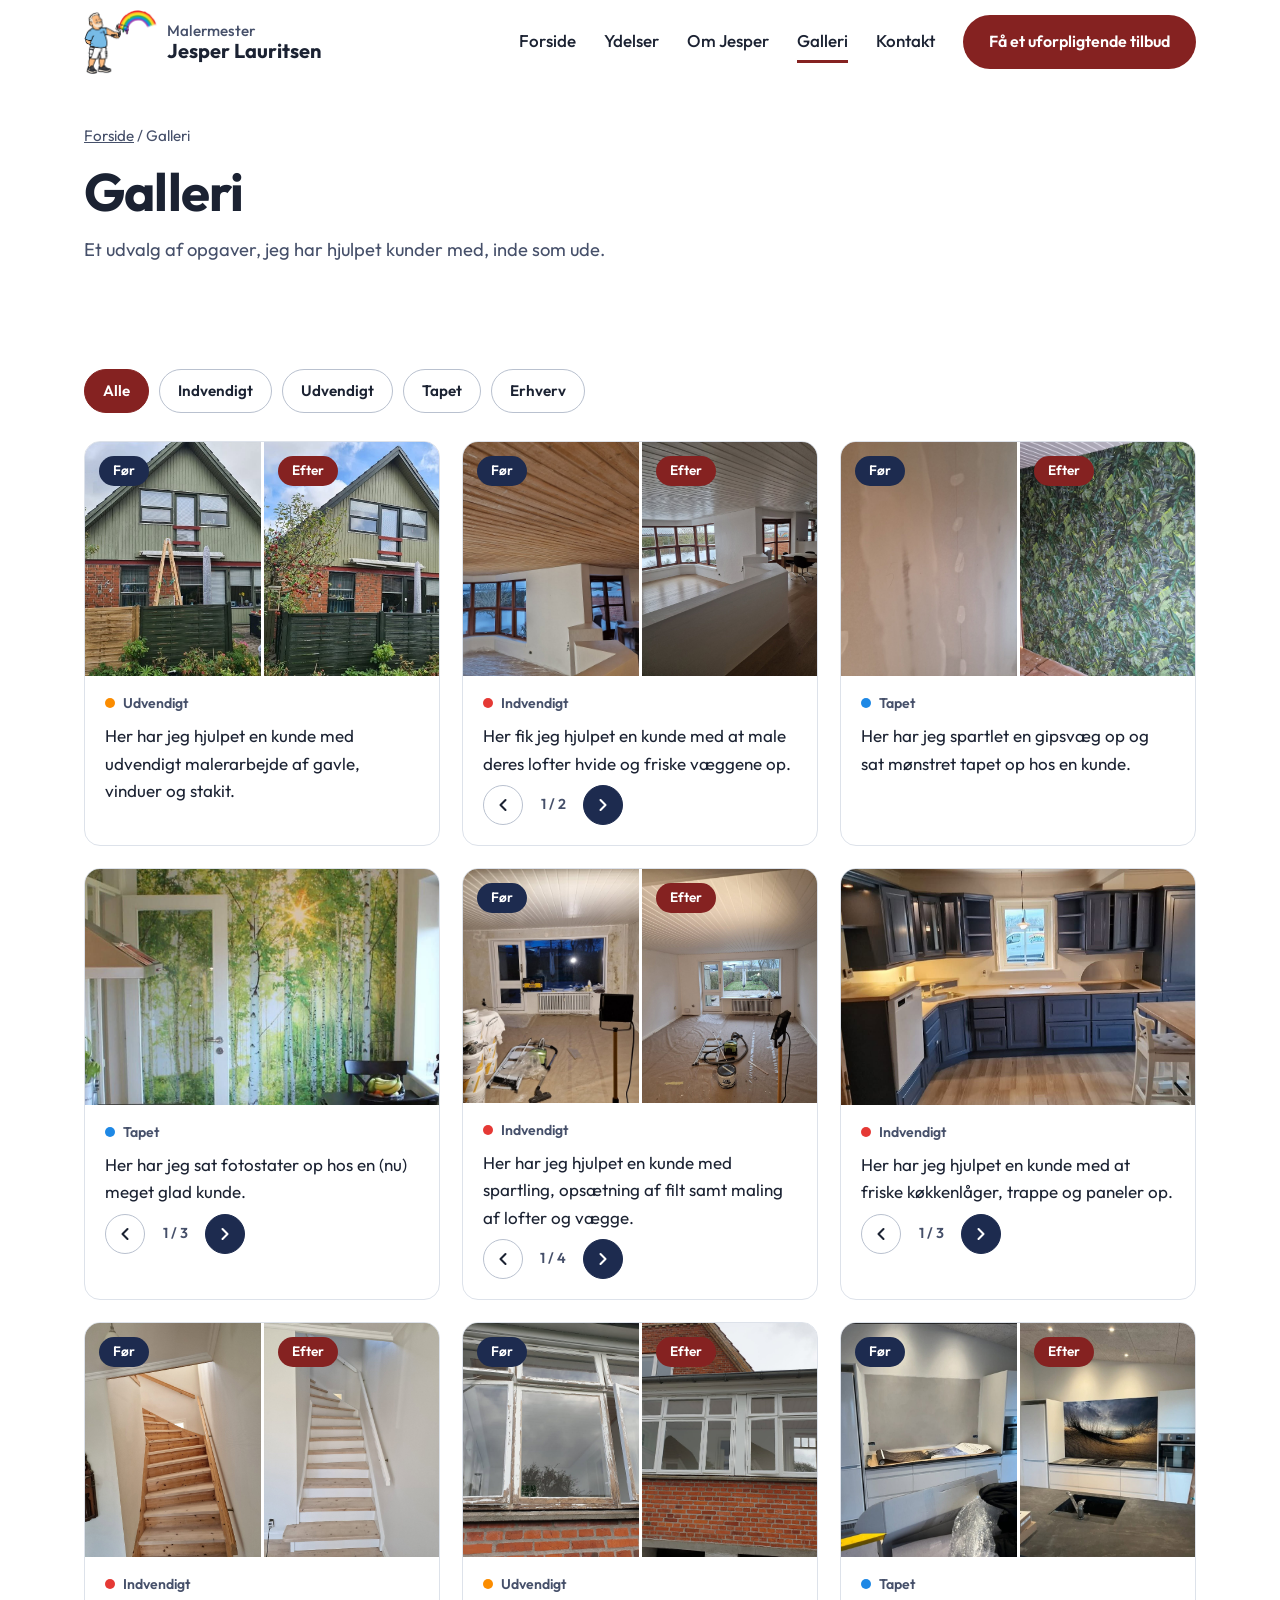
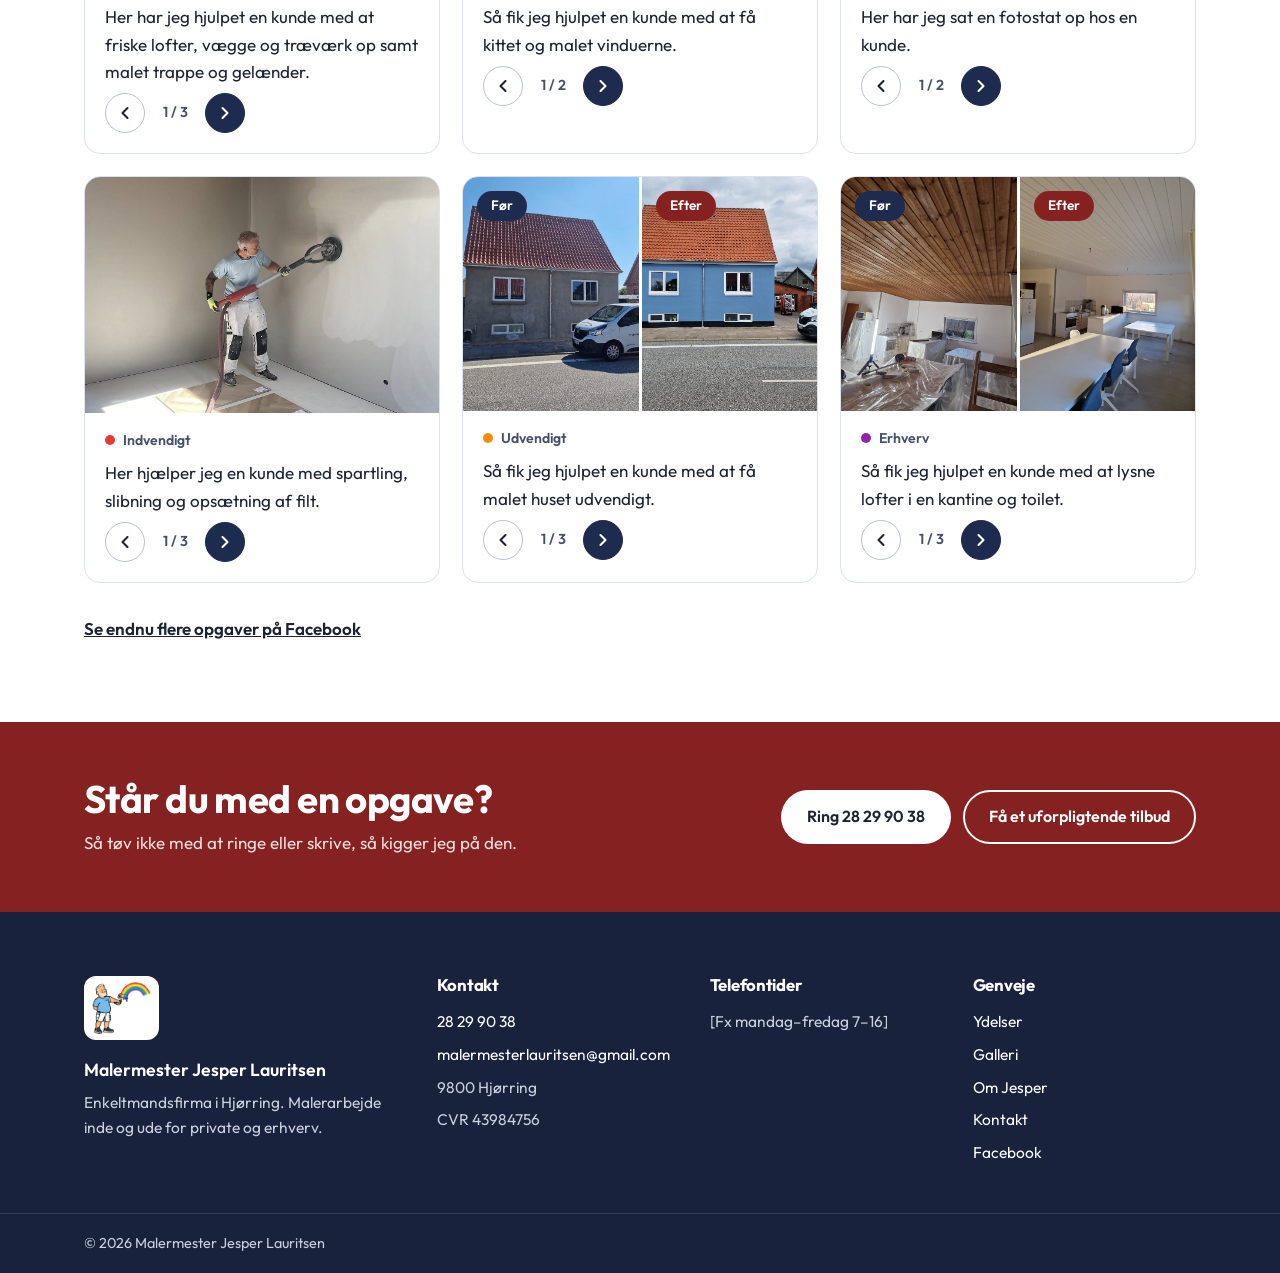
==== galleri.html @ 5f8ea383 "Add files via upload" ====
<!doctype html>
<html lang="da">
<head>
<meta charset="utf-8">
<meta name="viewport" content="width=device-width, initial-scale=1">
<title>Galleri – Malermester Jesper Lauritsen</title>
<meta name="description" content="Før og efter-billeder af malerarbejde inde og ude i Hjørring og omegn.">
<link rel="icon" href="billeder/favicon.png">
<link rel="preconnect" href="https://fonts.googleapis.com">
<link rel="preconnect" href="https://fonts.gstatic.com" crossorigin>
<link rel="stylesheet" href="https://fonts.googleapis.com/css2?family=Outfit:wght@400;500;600;700&display=swap">
<link rel="stylesheet" href="css/style.css">
</head>
<body>
<header class="header">
  <div class="wrap header__inner">
    <a class="logo" href="index.html">
      <img src="billeder/logo.png" alt="" width="600" height="527">
      <span class="logo__navn"><span class="logo__lille">Malermester</span><span class="logo__stor">Jesper Lauritsen</span></span>
    </a>
    <button class="menu-knap" type="button" aria-expanded="false" aria-controls="menu" aria-label="Menu">
      <span></span><span></span><span></span>
    </button>
    <nav class="menu" id="menu" aria-label="Hovedmenu">
      <a href="index.html">Forside</a>
      <a href="ydelser.html">Ydelser</a>
      <a href="om-jesper.html">Om Jesper</a>
      <a href="galleri.html" aria-current="page">Galleri</a>
      <a href="kontakt.html">Kontakt</a>
      <a class="knap knap--roed" href="kontakt.html">Få et uforpligtende tilbud</a>
    </nav>
  </div>
</header>
<main>
<section class="side-top">
  <div class="wrap">
    <p class="broedkrumme"><a href="index.html">Forside</a> / Galleri</p>
    <h1>Galleri</h1>
    <p class="intro">Et udvalg af opgaver, jeg har hjulpet kunder med, inde som ude.</p>
  </div>
</section>
<section class="sektion">
  <div class="wrap">
    <div class="filtre" role="group" aria-label="Vis opgaver"><button class="filter" type="button" data-filter="Alle" aria-pressed="true">Alle</button><button class="filter" type="button" data-filter="Indvendigt" aria-pressed="false">Indvendigt</button><button class="filter" type="button" data-filter="Udvendigt" aria-pressed="false">Udvendigt</button><button class="filter" type="button" data-filter="Tapet" aria-pressed="false">Tapet</button><button class="filter" type="button" data-filter="Erhverv" aria-pressed="false">Erhverv</button></div>
    <div class="galleri" id="galleri"></div>
    <p style="margin-top:32px;font-weight:600"><a href="https://www.facebook.com/profile.php?id=61550020119108">Se endnu flere opgaver på Facebook</a></p>
  </div>
</section>
</main>
<section class="cta">
  <div class="wrap cta__inner">
    <div>
      <h2>Står du med en opgave?</h2>
      <p>Så tøv ikke med at ringe eller skrive, så kigger jeg på den.</p>
    </div>
    <div class="cta__knapper">
      <a class="knap knap--hvid" href="tel:+4528299038">Ring 28 29 90 38</a>
      <a class="knap knap--kant" href="kontakt.html">Få et uforpligtende tilbud</a>
    </div>
  </div>
</section>
<footer class="footer">
  <div class="wrap footer__grid">
    <div>
      <img class="footer__logo" src="billeder/logo.png" alt="" width="600" height="527">
      <p class="footer__navn">Malermester Jesper Lauritsen</p>
      <p>Enkeltmandsfirma i Hjørring. Malerarbejde inde og ude for private og erhverv.</p>
    </div>
    <div>
      <h3>Kontakt</h3>
      <ul>
        <li><a href="tel:+4528299038">28 29 90 38</a></li>
        <li><a href="mailto:malermesterlauritsen@gmail.com">malermesterlauritsen@gmail.com</a></li>
        <li>9800 Hjørring</li>
        <li>CVR 43984756</li>
      </ul>
    </div>
    <div>
      <h3>Telefontider</h3>
      <ul>
        <li>[Fx mandag–fredag 7–16]</li>
      </ul>
    </div>
    <div>
      <h3>Genveje</h3>
      <ul>
        <li><a href="ydelser.html">Ydelser</a></li>
        <li><a href="galleri.html">Galleri</a></li>
        <li><a href="om-jesper.html">Om Jesper</a></li>
        <li><a href="kontakt.html">Kontakt</a></li>
        <li><a href="https://www.facebook.com/profile.php?id=61550020119108">Facebook</a></li>
      </ul>
    </div>
  </div>
  <div class="footer__bund">
    <div class="wrap">© <span id="aar">2026</span> Malermester Jesper Lauritsen</div>
  </div>
</footer>
<script src="js/billeder.js"></script>
<script src="js/main.js"></script>
</body>
</html>
---- css/style.css ----
/* =========================================================
   Malermester Jesper Lauritsen – fælles styling
   Farver og skrifttyper samlet øverst, så de er nemme at ændre.
   ========================================================= */

:root {
  --roed: #852221;          /* hovedfarve: knapper, kontakt-sektion, footer */
  --roed-moerk: #6A1A19;    /* hover på røde knapper */
  --marine: #1D2B4F;        /* karrusel-pile, aktive prikker */
  --tekst: #1B2232;
  --tekst-svag: #46506A;
  --flade: #F3F5F9;         /* lysegrå sektioner */
  --kant: #DDE2EA;
  --pladsholder: #D7DCE5;

  /* regnbuen fra logoet */
  --rb-roed: #E53935;
  --rb-orange: #FB8C00;
  --rb-gul: #FDD835;
  --rb-groen: #43A047;
  --rb-blaa: #1E88E5;
  --rb-lilla: #8E24AA;

  --overskrift: "Outfit", system-ui, sans-serif;
  --broedtekst: "Outfit", "Segoe UI", system-ui, sans-serif;

  --bredde: 1160px;
  --radius: 16px;
}

*, *::before, *::after { box-sizing: border-box; }

html { scroll-behavior: smooth; }

body {
  margin: 0;
  font-family: var(--broedtekst);
  font-size: 17px;
  line-height: 1.6;
  color: var(--tekst);
  background: #fff;
}

img { max-width: 100%; display: block; }

a { color: var(--tekst); }
a:hover { color: var(--roed); }

h1, h2, h3 {
  font-family: var(--overskrift);
  font-weight: 700;
  line-height: 1.12;
  letter-spacing: -0.015em;
  margin: 0;
}
h1 { font-size: clamp(2.2rem, 4.5vw, 3.3rem); }
h2 { font-size: clamp(1.8rem, 3.2vw, 2.4rem); }
h3 { font-size: 1.3rem; }
p { margin: 0; }

:focus-visible {
  outline: 3px solid var(--rb-blaa);
  outline-offset: 3px;
  border-radius: 4px;
}

.skjult {
  position: absolute; width: 1px; height: 1px; overflow: hidden;
  clip: rect(0 0 0 0); white-space: nowrap;
}

.wrap {
  max-width: var(--bredde);
  margin: 0 auto;
  padding: 0 24px;
}

.sektion { padding: 80px 0; }
.sektion--graa { background: var(--flade); }
.sektion__intro { color: var(--tekst-svag); margin-top: 10px; max-width: 640px; }

/* ---------- Knapper ---------- */
.knap {
  display: inline-flex;
  align-items: center;
  justify-content: center;
  gap: 8px;
  min-height: 48px;
  padding: 12px 24px;
  border-radius: 999px;
  border: 2px solid transparent;
  font-family: var(--broedtekst);
  font-weight: 600;
  font-size: 1rem;
  text-decoration: none;
  cursor: pointer;
  transition: background-color .15s, color .15s, border-color .15s;
}
.knap--roed { background: var(--roed); color: #fff; }
.knap--roed:hover { background: var(--roed-moerk); color: #fff; }
.knap--hvid { background: #fff; color: var(--tekst); }
.knap--hvid:hover { background: var(--flade); color: var(--tekst); }
.knap--kant { background: transparent; color: #fff; border-color: #fff; }
.knap--kant:hover { background: #fff; color: var(--roed); }

/* ---------- Pladsholdere til billeder ----------
   Billedet ligger oven på en grå boks. Mangler filen, fjernes billedet,
   og den grå boks med teksten vises i stedet. */
.billede {
  position: relative;
  background: var(--pladsholder);
  overflow: hidden;
}
.billede::before {
  content: attr(data-tekst);
  position: absolute; inset: 0;
  display: flex; align-items: center; justify-content: center;
  padding: 16px; text-align: center;
  color: #3A4258; font-weight: 600; font-size: .95rem;
}
.billede img {
  position: relative;
  width: 100%; height: 100%;
  object-fit: cover;
}

/* ---------- Header ---------- */
.header {
  position: sticky; top: 0; z-index: 50;
  background: #fff;
  transition: box-shadow .2s;
}
.header.skygge { box-shadow: 0 4px 18px rgba(27, 34, 50, .08); }
.header__inner {
  display: flex; align-items: center; justify-content: space-between;
  gap: 16px; min-height: 84px;
}
.logo {
  display: flex; align-items: center; gap: 10px;
  text-decoration: none; color: var(--tekst);
}
.logo img { height: 64px; width: auto; }
.logo__navn { display: flex; flex-direction: column; line-height: 1.15; }
.logo__lille { font-family: var(--overskrift); font-weight: 500; font-size: .95rem; color: var(--tekst-svag); }
.logo__stor { font-family: var(--overskrift); font-weight: 700; font-size: 1.25rem; }
.logo:hover { color: var(--tekst); }

.menu { display: flex; align-items: center; gap: 28px; }
.menu a:not(.knap) {
  font-weight: 500; text-decoration: none; padding: 6px 0;
  border-bottom: 3px solid transparent;
}
.menu a[aria-current="page"] { border-bottom-color: var(--roed); }

.menu-knap {
  display: none;
  background: none; border: 0; padding: 10px; cursor: pointer;
  width: 48px; height: 48px;
}
.menu-knap span {
  display: block; height: 3px; background: var(--tekst); border-radius: 2px; margin: 5px 0;
  transition: transform .2s, opacity .2s;
}

/* ---------- Forside: top ---------- */
.top { background: var(--flade); padding: 56px 0 72px; }
.top__grid { display: grid; grid-template-columns: 1.05fr 1fr; gap: 48px; align-items: center; }
.top__eyebrow { font-weight: 700; color: var(--marine); letter-spacing: .06em; text-transform: uppercase; font-size: .85rem; margin-bottom: 14px; }
.top__tekst { font-size: 1.15rem; color: var(--tekst-svag); margin-top: 18px; max-width: 34em; }
.top__fakta { display: flex; flex-wrap: wrap; gap: 18px 36px; margin-top: 32px; }
.top__fakta strong { display: block; font-family: var(--overskrift); font-size: 1.2rem; }
.top__fakta span { color: var(--tekst-svag); font-size: .95rem; }
.top__billede { aspect-ratio: 5 / 4; border-radius: 20px; }

/* ---------- Ydelser (kort) ---------- */
.ydelser { display: grid; grid-template-columns: repeat(3, 1fr); gap: 20px; margin-top: 36px; }
.ydelse {
  border-radius: var(--radius);
  padding: 28px; background: #fff;
  box-shadow: 0 1px 2px rgba(27, 34, 50, .04), 0 8px 24px rgba(27, 34, 50, .06);
}
.sektion:not(.sektion--graa) .ydelse { border: 1px solid var(--kant); box-shadow: none; }
.ydelse__streg { width: 40px; height: 6px; border-radius: 3px; margin-bottom: 14px; }
.ydelse p { color: var(--tekst-svag); margin-top: 8px; }
.ydelse ul { margin: 14px 0 0; padding: 0; list-style: none; }
.ydelse li { padding-left: 26px; position: relative; margin-top: 6px; }
.ydelse li::before {
  content: ""; position: absolute; left: 2px; top: .45em;
  width: 12px; height: 7px; border-left: 3px solid var(--roed); border-bottom: 3px solid var(--roed);
  transform: rotate(-45deg);
}

.farve-1 { background: var(--rb-roed); }
.farve-2 { background: var(--rb-orange); }
.farve-3 { background: var(--rb-gul); }
.farve-4 { background: var(--rb-groen); }
.farve-5 { background: var(--rb-blaa); }
.farve-6 { background: var(--rb-lilla); }

/* ---------- Karrusel (før og efter) ---------- */
.sektion__hoved { display: flex; flex-wrap: wrap; align-items: flex-end; justify-content: space-between; gap: 16px; }
.links { display: flex; flex-wrap: wrap; gap: 24px; font-weight: 600; }

.karrusel { margin-top: 28px; background: #fff; border-radius: 20px; overflow: hidden; border: 1px solid var(--kant); box-shadow: 0 10px 30px rgba(29, 43, 79, .06); }
.par { display: grid; grid-template-columns: 1fr 1fr; gap: 3px; background: #fff; }
.par .billede { aspect-ratio: 4 / 3; }
.maerke {
  position: absolute; top: 14px; left: 14px; z-index: 2;
  background: var(--marine); color: #fff;
  font-size: .85rem; font-weight: 600; padding: 4px 14px; border-radius: 999px;
}
.maerke--efter { background: var(--roed); }
.karrusel__bund {
  display: flex; flex-wrap: wrap; align-items: center; justify-content: space-between;
  gap: 20px; padding: 22px 28px;
}
.karrusel__lille { font-weight: 700; font-size: .8rem; letter-spacing: .06em; text-transform: uppercase; color: var(--marine); }
.karrusel__tekst { font-family: var(--overskrift); font-weight: 600; font-size: 1.3rem; line-height: 1.35; margin-top: 4px; max-width: 40em; }
.styring { display: flex; align-items: center; gap: 14px; }
.pil {
  width: 48px; height: 48px; border-radius: 50%;
  display: inline-flex; align-items: center; justify-content: center;
  border: 1px solid #B9C1CF; background: #fff; color: var(--tekst); cursor: pointer;
}
.pil--fyldt { background: var(--marine); border-color: var(--marine); color: #fff; }
.pil:hover { border-color: var(--marine); }
.taeller { min-width: 48px; text-align: center; font-weight: 600; color: var(--tekst-svag); }
.prikker { display: flex; justify-content: center; gap: 2px; margin-top: 18px; }
.prik { width: 28px; height: 28px; border: 0; background: none; padding: 0; cursor: pointer; display: flex; align-items: center; justify-content: center; }
.prik span { display: block; width: 9px; height: 9px; border-radius: 5px; background: #B9C1CF; transition: width .2s, background-color .2s; }
.prik[aria-current="true"] span { width: 22px; background: var(--marine); }

/* ---------- Kontakt-sektion (rød) ---------- */
.kontakt { background: var(--roed); color: #fff; padding: 80px 0; }
.kontakt__grid { display: grid; grid-template-columns: 1fr 1fr; gap: 56px; align-items: start; }
.kontakt__tekst { color: #F2DEDE; margin-top: 14px; max-width: 30em; }
.kontakt__info { margin-top: 32px; display: grid; gap: 10px; font-size: 1.05rem; }
.kontakt__info a { color: #fff; }
.kontakt__info a:hover { color: #FFD9D9; }

.formular {
  background: #fff; color: var(--tekst);
  border-radius: 18px; padding: 30px;
  display: grid; gap: 16px;
}
.formular--kant { border: 1px solid var(--kant); }
.felt { display: grid; gap: 6px; }
.felt label { font-weight: 600; font-size: .95rem; }
.felt input, .felt textarea, .felt select {
  font: inherit; color: var(--tekst);
  padding: 12px 14px; min-height: 48px;
  border: 1px solid #9AA3B5; border-radius: 10px; background: #fff;
  width: 100%;
}
.felt textarea { resize: vertical; min-height: 120px; }
.felter-2 { display: grid; grid-template-columns: 1fr 1fr; gap: 16px; }
.formular__tip { font-size: .92rem; color: var(--tekst-svag); }
.formular__besked { font-size: .95rem; color: var(--tekst-svag); }

/* ---------- Facebook-banner ---------- */
.facebook {
  position: relative;
  margin-top: 80px;
  background: linear-gradient(105deg, #1F3A68 0%, #4A3560 55%, var(--roed) 100%);
  color: #fff;
}
.facebook__inner {
  display: grid; grid-template-columns: 1fr auto; gap: 48px; align-items: center;
  min-height: 340px;
}
.facebook h2 { font-size: clamp(1.8rem, 3.4vw, 2.8rem); line-height: 1.2; }
.facebook__navn { display: block; white-space: nowrap; }
.facebook__fb { color: #7DB9FF; }

.telefon {
  display: block;
  justify-self: end;
  width: 220px;
  margin-top: -80px;
  margin-bottom: -40px;
  transition: transform .2s;
  padding: 12px;
  background: #111827;
  border-radius: 40px;
  box-shadow: 0 30px 60px rgba(0, 0, 0, .35);
}
.telefon:hover { transform: translateY(-4px) rotate(-1deg); }
.telefon__skaerm {
  position: relative;
  border-radius: 30px;
  overflow: hidden;
  aspect-ratio: 9 / 19;
  background: #fff;
}
.telefon__skaerm::after {   /* lille kamera-hak øverst */
  content: ""; position: absolute; top: 10px; left: 50%; transform: translateX(-50%);
  width: 90px; height: 22px; border-radius: 12px; background: #111827;
}
.telefon .billede { height: 100%; }
.telefon .billede img { object-position: top; }

/* ---------- FAQ ---------- */
.faq { margin-top: 28px; border-top: 1px solid var(--kant); }
.faq details { border-bottom: 1px solid var(--kant); }
.faq summary {
  list-style: none;
  display: flex; align-items: flex-start; gap: 14px;
  padding: 20px 0;
  font-family: var(--overskrift); font-weight: 600; font-size: 1.15rem;
  cursor: pointer;
}
.faq summary::-webkit-details-marker { display: none; }
.faq summary:hover { color: var(--roed); }
.plus {
  flex: none; position: relative; width: 22px; height: 22px; margin-top: 3px;
}
.plus::before, .plus::after {
  content: ""; position: absolute; left: 50%; top: 50%;
  background: var(--roed); border-radius: 2px;
  transform: translate(-50%, -50%);
  transition: transform .2s;
}
.plus::before { width: 18px; height: 3px; }
.plus::after { width: 3px; height: 18px; }
.faq details[open] .plus::after { transform: translate(-50%, -50%) scaleY(0); }
.faq__svar { padding: 0 0 22px 36px; color: var(--tekst-svag); max-width: 46em; }
.faq__svar p + p { margin-top: 10px; }

/* ---------- Undersider ---------- */
.side-top { background: #fff; padding: 40px 0 24px; }
.broedkrumme { font-size: .95rem; color: var(--tekst-svag); margin-bottom: 14px; }
.broedkrumme a { color: var(--tekst-svag); }
.side-top p.intro { font-size: 1.15rem; color: var(--tekst-svag); margin-top: 14px; max-width: 38em; }

.cta { background: var(--roed); color: #fff; padding: 56px 0; }
.cta__inner { display: flex; flex-wrap: wrap; align-items: center; justify-content: space-between; gap: 24px; }
.cta p { color: #F2DEDE; margin-top: 8px; }
.cta__knapper { display: flex; flex-wrap: wrap; gap: 12px; }

.trin { display: grid; grid-template-columns: repeat(4, 1fr); gap: 16px; margin-top: 32px; padding: 0; list-style: none; counter-reset: trin; }
.trin li { background: #fff; border-radius: var(--radius); padding: 24px; counter-increment: trin; }
.trin li::before {
  content: counter(trin);
  display: flex; align-items: center; justify-content: center;
  width: 40px; height: 40px; border-radius: 50%;
  background: var(--roed); color: #fff;
  font-family: var(--overskrift); font-weight: 700; margin-bottom: 12px;
}
.trin p { color: var(--tekst-svag); margin-top: 6px; }

/* Galleri */
.filtre { display: flex; flex-wrap: wrap; gap: 10px; }
.filter {
  font: inherit; font-weight: 600; font-size: .95rem;
  min-height: 44px; padding: 8px 18px; border-radius: 999px; cursor: pointer;
  background: #fff; color: var(--tekst); border: 1px solid #B9C1CF;
}
.filter[aria-pressed="true"] { background: var(--roed); border-color: var(--roed); color: #fff; }
.galleri { display: grid; grid-template-columns: repeat(3, 1fr); gap: 22px; margin-top: 28px; }
.opgave { border: 1px solid var(--kant); border-radius: var(--radius); overflow: hidden; display: flex; flex-direction: column; background: #fff; }
.opgave[hidden] { display: none; }
.opgave .par .billede { aspect-ratio: 3 / 4; }
.opgave .par { grid-template-columns: 1fr 1fr; }
.opgave .enkelt { aspect-ratio: 3 / 2; }
.opgave__tekst { padding: 16px 20px 20px; display: grid; gap: 8px; }
.kategori { display: inline-flex; align-items: center; gap: 8px; font-size: .88rem; font-weight: 600; color: var(--tekst-svag); }
.kategori i { width: 10px; height: 10px; border-radius: 50%; display: inline-block; }
.opgave__styring { display: flex; align-items: center; gap: 10px; }
.opgave__styring .pil { width: 40px; height: 40px; }
.opgave__styring .taeller { min-width: 40px; font-size: .9rem; }

/* Om Jesper */
.om { display: grid; grid-template-columns: minmax(0, 420px) 1fr; gap: 56px; align-items: center; }
.om .billede { aspect-ratio: 1 / 1; border-radius: 20px; }
.om .billede img { object-position: 38% 35%; }
.om p { color: var(--tekst-svag); margin-top: 14px; }
.vaerdier { display: grid; grid-template-columns: repeat(4, 1fr); gap: 16px; margin-top: 32px; }
.vaerdi { background: #fff; border-radius: var(--radius); padding: 24px; }
.vaerdi p { color: var(--tekst-svag); margin-top: 8px; }
.engageret { display: grid; grid-template-columns: 1.2fr 1fr; gap: 48px; align-items: center; }
.engageret .billede { aspect-ratio: 4 / 3; border-radius: 18px; }
.engageret p { color: var(--tekst-svag); margin-top: 12px; }

/* Kontakt-side */
.kontaktside { display: grid; grid-template-columns: 1.4fr 1fr; gap: 40px; align-items: start; }
.infokort { background: var(--flade); border-radius: 18px; padding: 20px; display: grid; gap: 12px; }
.info { background: #fff; border-radius: 14px; padding: 18px; display: flex; gap: 14px; align-items: flex-start; }
.info__ikon { flex: none; width: 42px; height: 42px; border-radius: 50%; background: var(--roed); color: #fff; display: flex; align-items: center; justify-content: center; }
.info small { display: block; color: var(--tekst-svag); font-size: .9rem; }
.info a, .info strong { font-weight: 600; word-break: break-word; }

/* ---------- Footer ---------- */
.footer { background: #18223D; color: #C9CFDC; font-size: .97rem; }
.footer__grid { display: grid; grid-template-columns: 1.4fr 1fr 1fr 1fr; gap: 40px; padding-top: 64px; padding-bottom: 48px; }
.footer__logo { height: 64px; width: auto; background: #fff; border-radius: 12px; padding: 6px 8px; }
.footer__navn { color: #fff; font-weight: 600; font-size: 1.1rem; margin: 16px 0 6px; }
.footer h3 { color: #fff; font-size: 1.05rem; margin-bottom: 14px; }
.footer ul { list-style: none; margin: 0; padding: 0; display: grid; gap: 8px; }
.footer a { color: #fff; text-decoration: none; }
.footer a:hover { color: #fff; text-decoration: underline; }
.footer__bund { border-top: 1px solid rgba(255, 255, 255, .12); padding: 18px 0; font-size: .9rem; }


/* ---------- Forside: hero (hvid, flyder sammen med menuen) ---------- */
.hero { padding: 40px 0 88px; }
.hero__grid { display: grid; grid-template-columns: 1fr 1fr; gap: 64px; align-items: center; }
.hero__eyebrow {
  display: inline-block; font-weight: 600; font-size: .9rem; color: var(--roed);
  background: #F8EDED; padding: 6px 14px; border-radius: 999px; margin-bottom: 20px;
}
.hero h1 { font-size: clamp(2.4rem, 5vw, 3.8rem); }
.hero__tekst { font-size: 1.2rem; color: var(--tekst-svag); margin-top: 20px; max-width: 32em; }
.hero__knapper { display: flex; flex-wrap: wrap; gap: 12px; margin-top: 32px; }
.knap--lys { background: transparent; color: var(--tekst); border-color: #C7CDD8; }
.knap--lys:hover { border-color: var(--tekst); color: var(--tekst); }
.tjek { list-style: none; padding: 0; margin: 32px 0 0; display: grid; gap: 10px; }
.tjek li { position: relative; padding-left: 32px; }
.tjek li::before {
  content: ""; position: absolute; left: 0; top: .2em;
  width: 20px; height: 20px; border-radius: 50%; background: var(--rb-groen);
}
.tjek li::after {
  content: ""; position: absolute; left: 6px; top: calc(.2em + 5px);
  width: 8px; height: 5px; border-left: 2px solid #fff; border-bottom: 2px solid #fff; transform: rotate(-45deg);
}
.hero__billede-wrap { position: relative; }
.hero__billede { aspect-ratio: 4 / 5; border-radius: 24px; }
.hero__kort {
  position: absolute; left: -28px; bottom: 32px;
  background: #fff; border-radius: 16px; padding: 16px 20px;
  box-shadow: 0 16px 40px rgba(27, 34, 50, .16);
  display: grid; gap: 2px;
}
.hero__kort strong { font-size: 1.05rem; }
.hero__kort span { color: var(--tekst-svag); font-size: .92rem; }
.mere { margin-top: 28px; font-weight: 600; }

/* ---------- Mobil ---------- */
@media (max-width: 960px) {
  .menu-knap { display: block; }
  .menu {
    display: none;
    position: absolute; left: 0; right: 0; top: 100%;
    flex-direction: column; align-items: stretch; gap: 0;
    background: #fff; border-bottom: 1px solid var(--kant);
    padding: 8px 24px 20px;
  }
  .menu.aaben { display: flex; }
  .menu a:not(.knap) { padding: 14px 0; border-bottom: 1px solid var(--kant); }
  .menu a[aria-current="page"] { color: var(--roed); }
  .menu .knap { margin-top: 14px; }
  .menu-knap[aria-expanded="true"] span:nth-child(1) { transform: translateY(8px) rotate(45deg); }
  .menu-knap[aria-expanded="true"] span:nth-child(2) { opacity: 0; }
  .menu-knap[aria-expanded="true"] span:nth-child(3) { transform: translateY(-8px) rotate(-45deg); }

  .top__grid, .hero__grid, .kontakt__grid, .facebook__inner, .om, .engageret, .kontaktside { grid-template-columns: 1fr; }
  .hero__grid { gap: 40px; }
  .hero__billede { aspect-ratio: 4 / 3; }
  .hero__kort { left: 16px; bottom: 16px; }
  .footer__grid { grid-template-columns: 1fr 1fr; }
  .ydelser, .galleri { grid-template-columns: 1fr 1fr; }
  .trin, .vaerdier { grid-template-columns: 1fr 1fr; }
  .facebook { margin-top: 0; }
  .facebook__inner { padding: 56px 24px; }
  .telefon { margin: 0 auto; width: 200px; justify-self: center; }
  .facebook__navn { white-space: normal; }
}

@media (max-width: 620px) {
  body { font-size: 16px; }
  .sektion { padding: 56px 0; }
  .logo img { height: 50px; }
  .logo__stor { font-size: 1.05rem; }
  .logo__lille { font-size: .82rem; }
  .ydelser, .galleri, .trin, .vaerdier, .felter-2, .footer__grid { grid-template-columns: 1fr; }
  .par .billede { aspect-ratio: 3 / 4; }
  .karrusel__bund { padding: 18px; }
  .karrusel__tekst { font-size: 1.1rem; }
  .faq summary { font-size: 1.05rem; }
  .faq__svar { padding-left: 0; }
}

@media (prefers-reduced-motion: reduce) {
  html { scroll-behavior: auto; }
  *, *::before, *::after { transition: none !important; animation: none !important; }
}
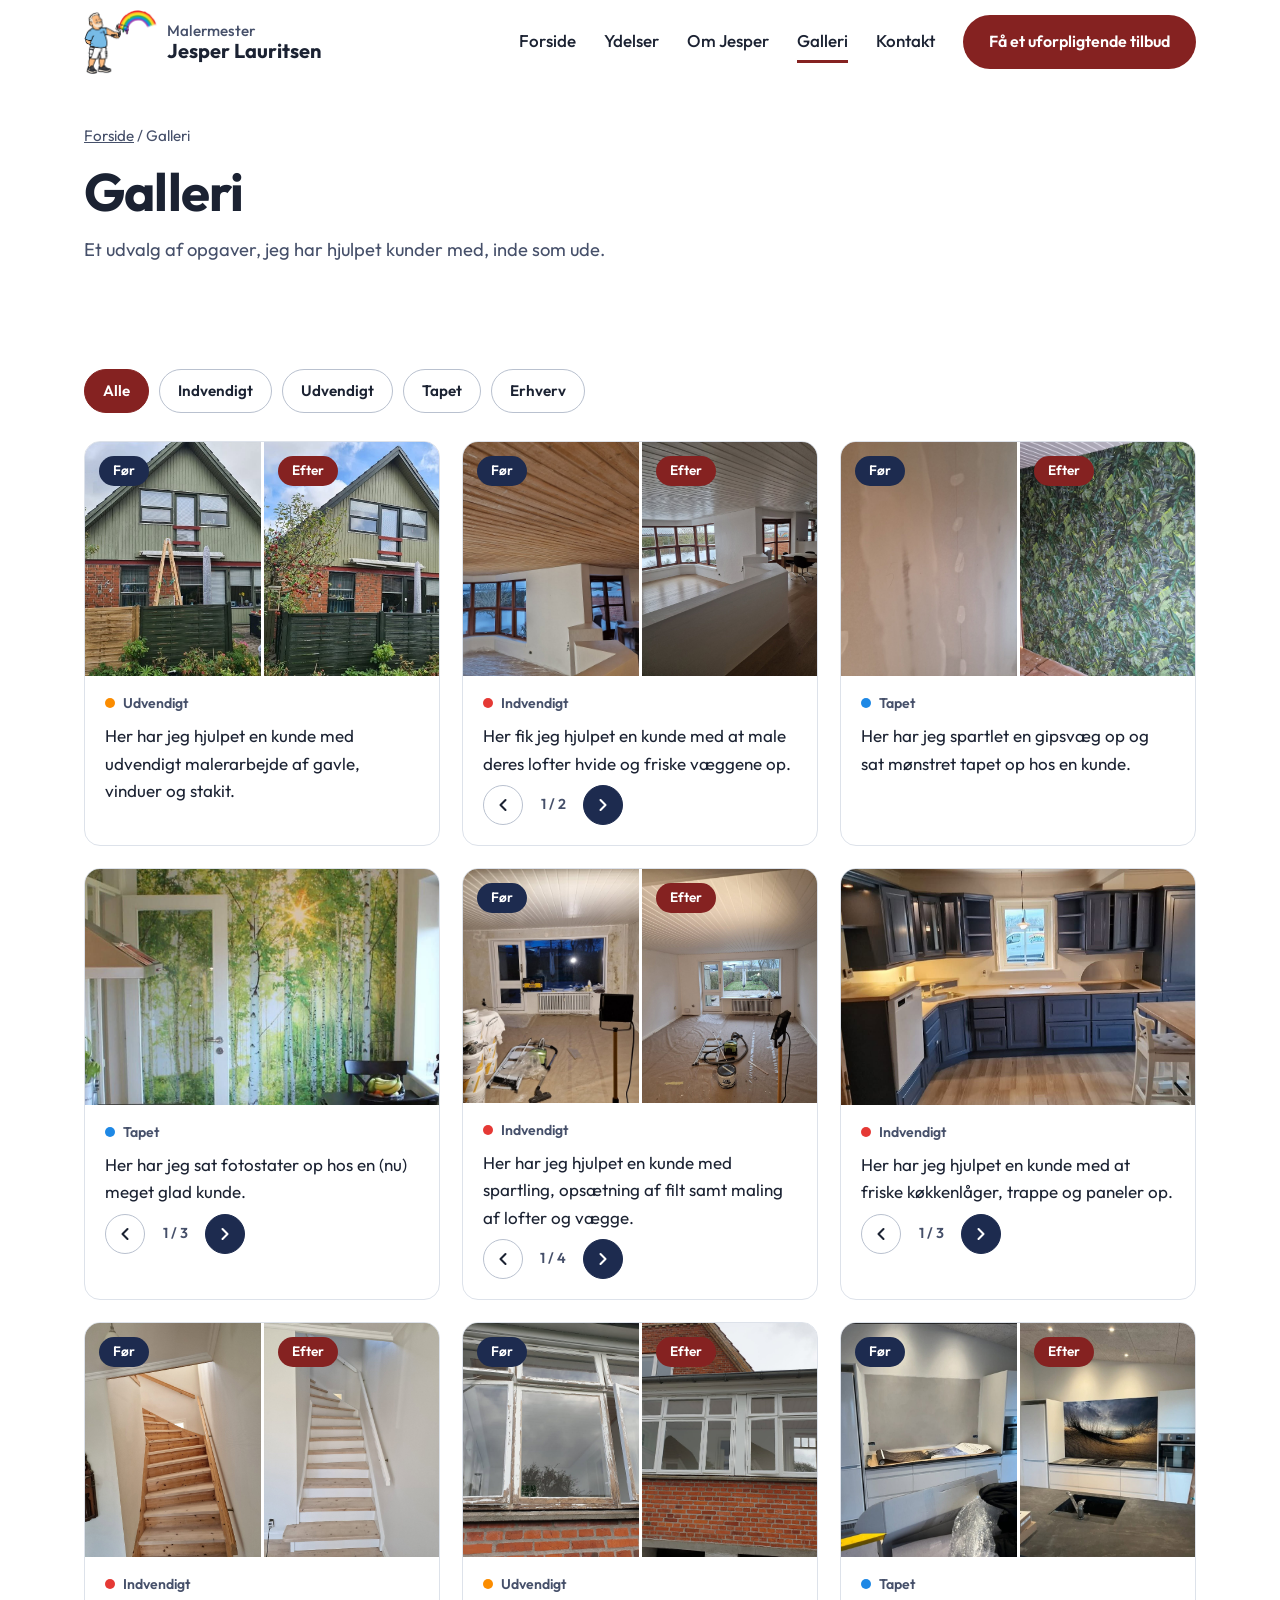
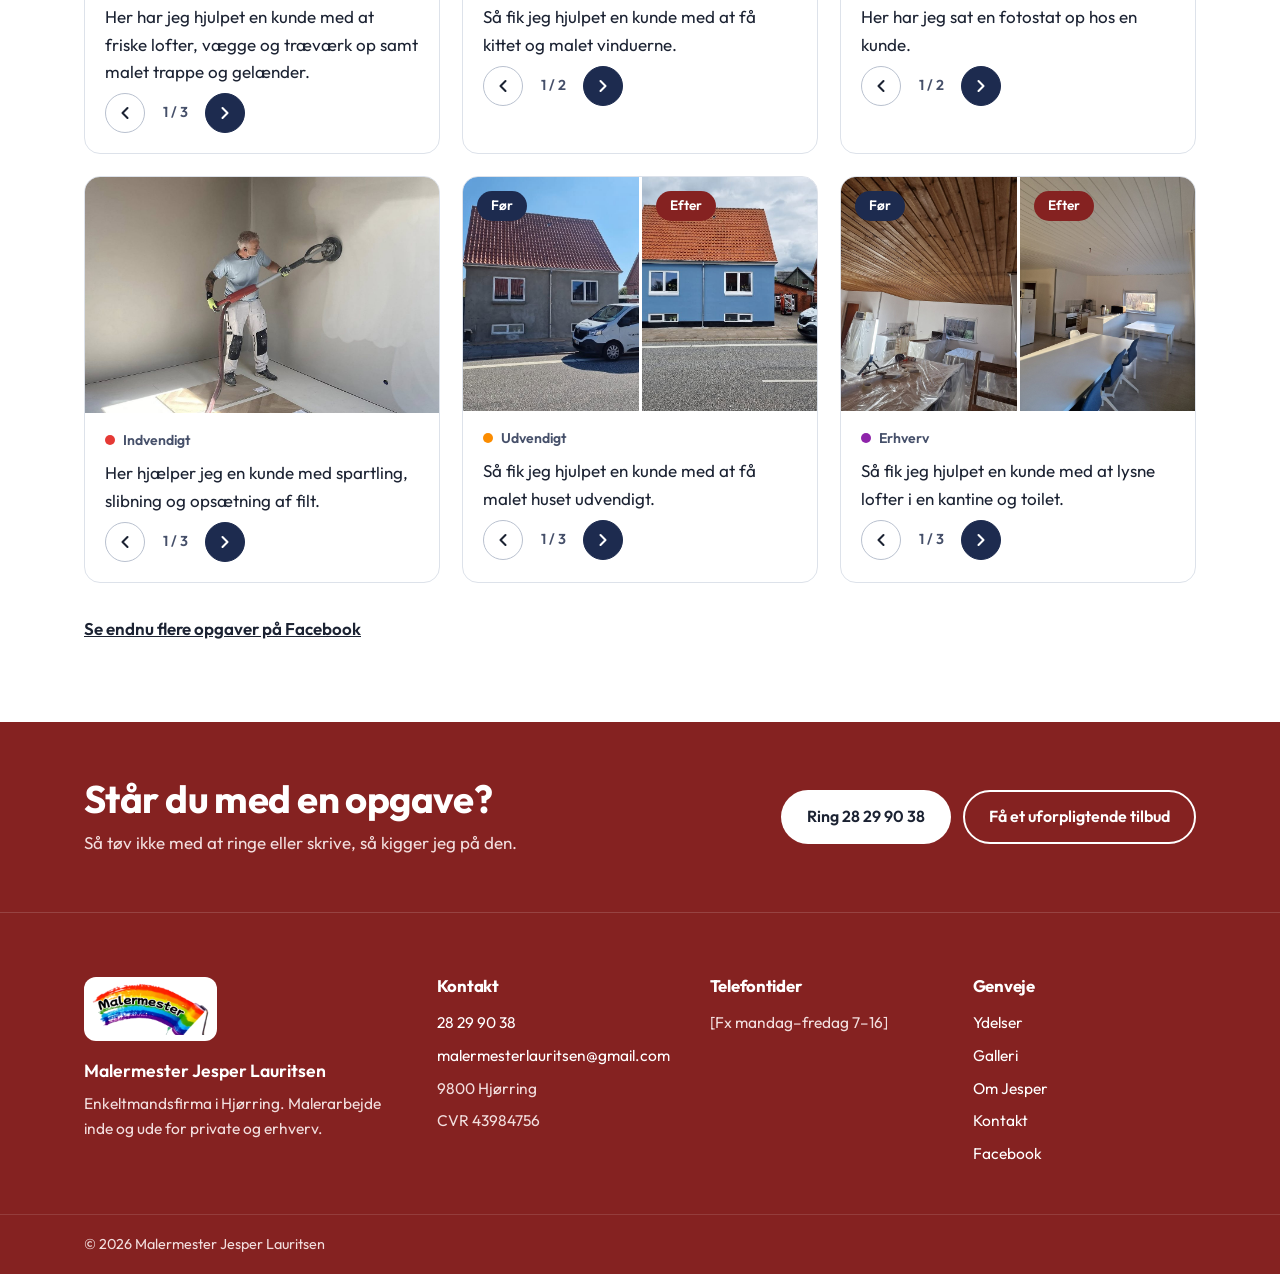
==== commit d175d62c: "Update galleri.html" ====
--- a/galleri.html
+++ b/galleri.html
@@ -62,7 +62,7 @@
 <footer class="footer">
   <div class="wrap footer__grid">
     <div>
-      <img class="footer__logo" src="billeder/logo.png" alt="" width="600" height="527">
+      <img class="footer__logo" src="billeder/logo-regnbue.png" alt="Malermester" width="700" height="312">
       <p class="footer__navn">Malermester Jesper Lauritsen</p>
       <p>Enkeltmandsfirma i Hjørring. Malerarbejde inde og ude for private og erhverv.</p>
     </div>
--- a/css/style.css
+++ b/css/style.css
@@ -390,7 +390,7 @@
 .info a, .info strong { font-weight: 600; word-break: break-word; }
 
 /* ---------- Footer ---------- */
-.footer { background: #18223D; color: #C9CFDC; font-size: .97rem; }
+.footer { background: var(--roed); color: #F2DEDE; font-size: .97rem; border-top: 1px solid rgba(255, 255, 255, .15); }
 .footer__grid { display: grid; grid-template-columns: 1.4fr 1fr 1fr 1fr; gap: 40px; padding-top: 64px; padding-bottom: 48px; }
 .footer__logo { height: 64px; width: auto; background: #fff; border-radius: 12px; padding: 6px 8px; }
 .footer__navn { color: #fff; font-weight: 600; font-size: 1.1rem; margin: 16px 0 6px; }
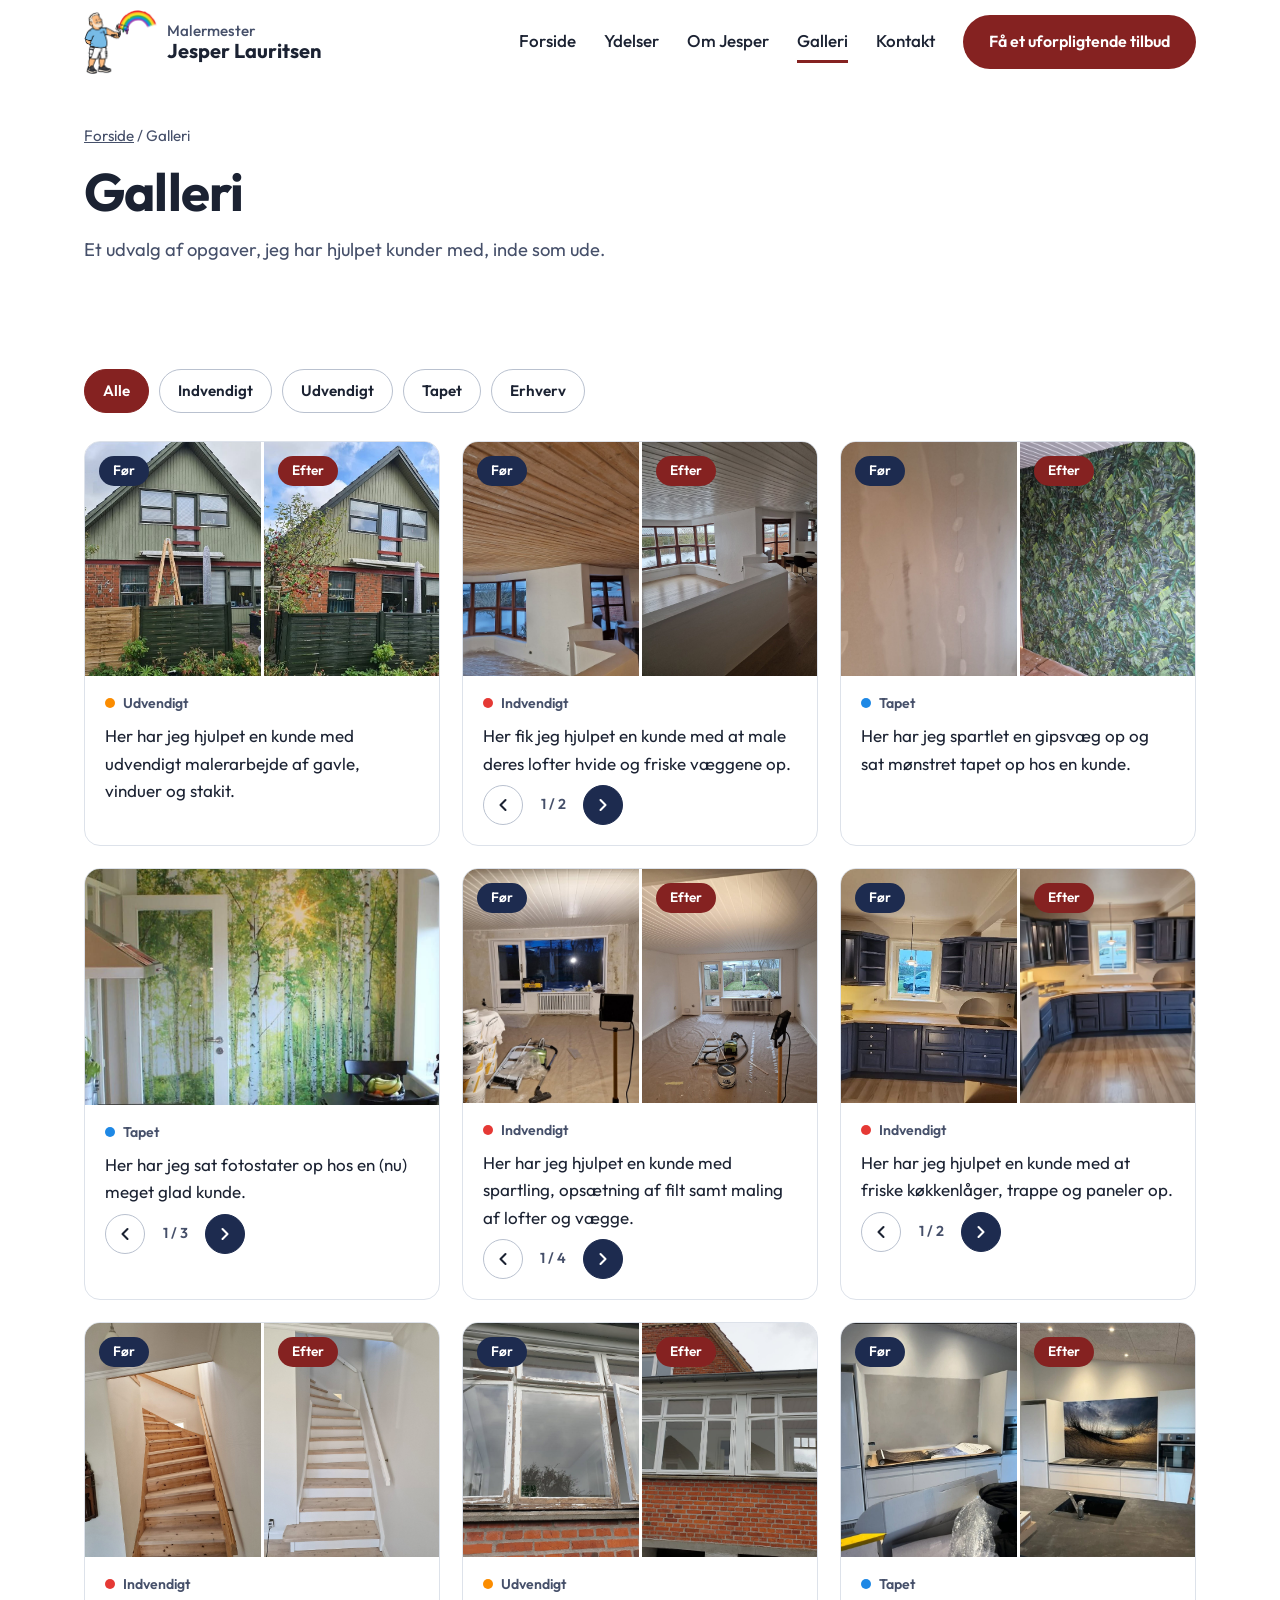
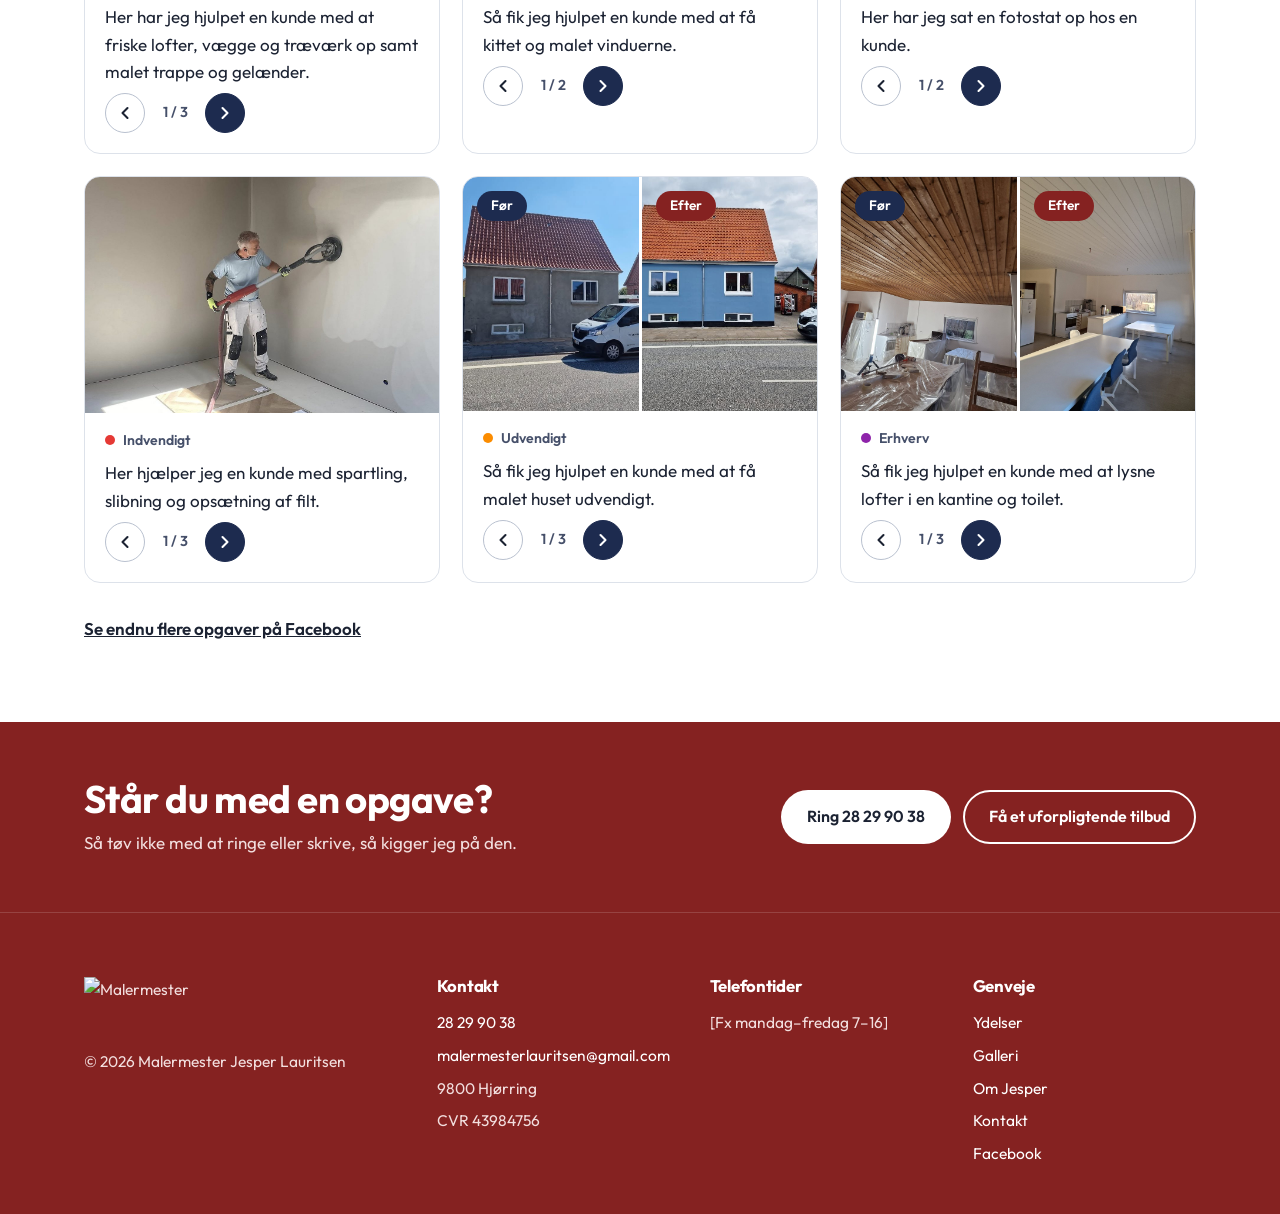
==== commit eb6400a2: "Update galleri.html" ====
--- a/galleri.html
+++ b/galleri.html
@@ -63,8 +63,7 @@
   <div class="wrap footer__grid">
     <div>
       <img class="footer__logo" src="billeder/logo-regnbue.png" alt="Malermester" width="700" height="312">
-      <p class="footer__navn">Malermester Jesper Lauritsen</p>
-      <p>Enkeltmandsfirma i Hjørring. Malerarbejde inde og ude for private og erhverv.</p>
+      <p class="footer__copy">© <span id="aar">2026</span> Malermester Jesper Lauritsen</p>
     </div>
     <div>
       <h3>Kontakt</h3>
@@ -92,9 +91,6 @@
       </ul>
     </div>
   </div>
-  <div class="footer__bund">
-    <div class="wrap">© <span id="aar">2026</span> Malermester Jesper Lauritsen</div>
-  </div>
 </footer>
 <script src="js/billeder.js"></script>
 <script src="js/main.js"></script>
--- a/css/style.css
+++ b/css/style.css
@@ -392,7 +392,7 @@
 /* ---------- Footer ---------- */
 .footer { background: var(--roed); color: #F2DEDE; font-size: .97rem; border-top: 1px solid rgba(255, 255, 255, .15); }
 .footer__grid { display: grid; grid-template-columns: 1.4fr 1fr 1fr 1fr; gap: 40px; padding-top: 64px; padding-bottom: 48px; }
-.footer__logo { height: 64px; width: auto; background: #fff; border-radius: 12px; padding: 6px 8px; }
+.footer__logo { height: 72px; width: auto; }
 .footer__navn { color: #fff; font-weight: 600; font-size: 1.1rem; margin: 16px 0 6px; }
 .footer h3 { color: #fff; font-size: 1.05rem; margin-bottom: 14px; }
 .footer ul { list-style: none; margin: 0; padding: 0; display: grid; gap: 8px; }
@@ -408,7 +408,7 @@
   display: inline-block; font-weight: 600; font-size: .9rem; color: var(--roed);
   background: #F8EDED; padding: 6px 14px; border-radius: 999px; margin-bottom: 20px;
 }
-.hero h1 { font-size: clamp(2.4rem, 5vw, 3.8rem); }
+.hero h1 { font-size: clamp(2rem, 3.4vw, 2.8rem); }
 .hero__tekst { font-size: 1.2rem; color: var(--tekst-svag); margin-top: 20px; max-width: 32em; }
 .hero__knapper { display: flex; flex-wrap: wrap; gap: 12px; margin-top: 32px; }
 .knap--lys { background: transparent; color: var(--tekst); border-color: #C7CDD8; }
@@ -424,7 +424,7 @@
   width: 8px; height: 5px; border-left: 2px solid #fff; border-bottom: 2px solid #fff; transform: rotate(-45deg);
 }
 .hero__billede-wrap { position: relative; }
-.hero__billede { aspect-ratio: 4 / 5; border-radius: 24px; }
+.hero__billede { aspect-ratio: 3 / 2; border-radius: 24px; }
 .hero__kort {
   position: absolute; left: -28px; bottom: 32px;
   background: #fff; border-radius: 16px; padding: 16px 20px;
@@ -455,7 +455,7 @@
 
   .top__grid, .hero__grid, .kontakt__grid, .facebook__inner, .om, .engageret, .kontaktside { grid-template-columns: 1fr; }
   .hero__grid { gap: 40px; }
-  .hero__billede { aspect-ratio: 4 / 3; }
+    .hero__billede { aspect-ratio: 3 / 2; }
   .hero__kort { left: 16px; bottom: 16px; }
   .footer__grid { grid-template-columns: 1fr 1fr; }
   .ydelser, .galleri { grid-template-columns: 1fr 1fr; }
@@ -484,3 +484,30 @@
   html { scroll-behavior: auto; }
   *, *::before, *::after { transition: none !important; animation: none !important; }
 }
+
+/* ---------- Forstørret billede (lightbox) ---------- */
+.billede img { cursor: zoom-in; }
+.telefon .billede img { cursor: pointer; }
+.lightbox {
+  position: fixed; inset: 0; z-index: 200;
+  background: rgba(10, 14, 25, .9);
+  display: flex; align-items: center; justify-content: center;
+  padding: 72px 16px 24px;
+}
+.lightbox[hidden] { display: none; }
+.lightbox__billede {
+  max-width: min(1200px, 100%);
+  max-height: calc(100vh - 110px);
+  width: auto; height: auto;
+  object-fit: contain;
+  border-radius: 12px;
+  box-shadow: 0 20px 60px rgba(0, 0, 0, .5);
+}
+.lightbox__luk {
+  position: absolute; top: 16px; right: 16px;
+  width: 48px; height: 48px; border-radius: 50%;
+  border: 0; background: #fff; color: var(--tekst);
+  display: flex; align-items: center; justify-content: center;
+  cursor: pointer;
+}
+.lightbox__luk:hover { background: var(--flade); }
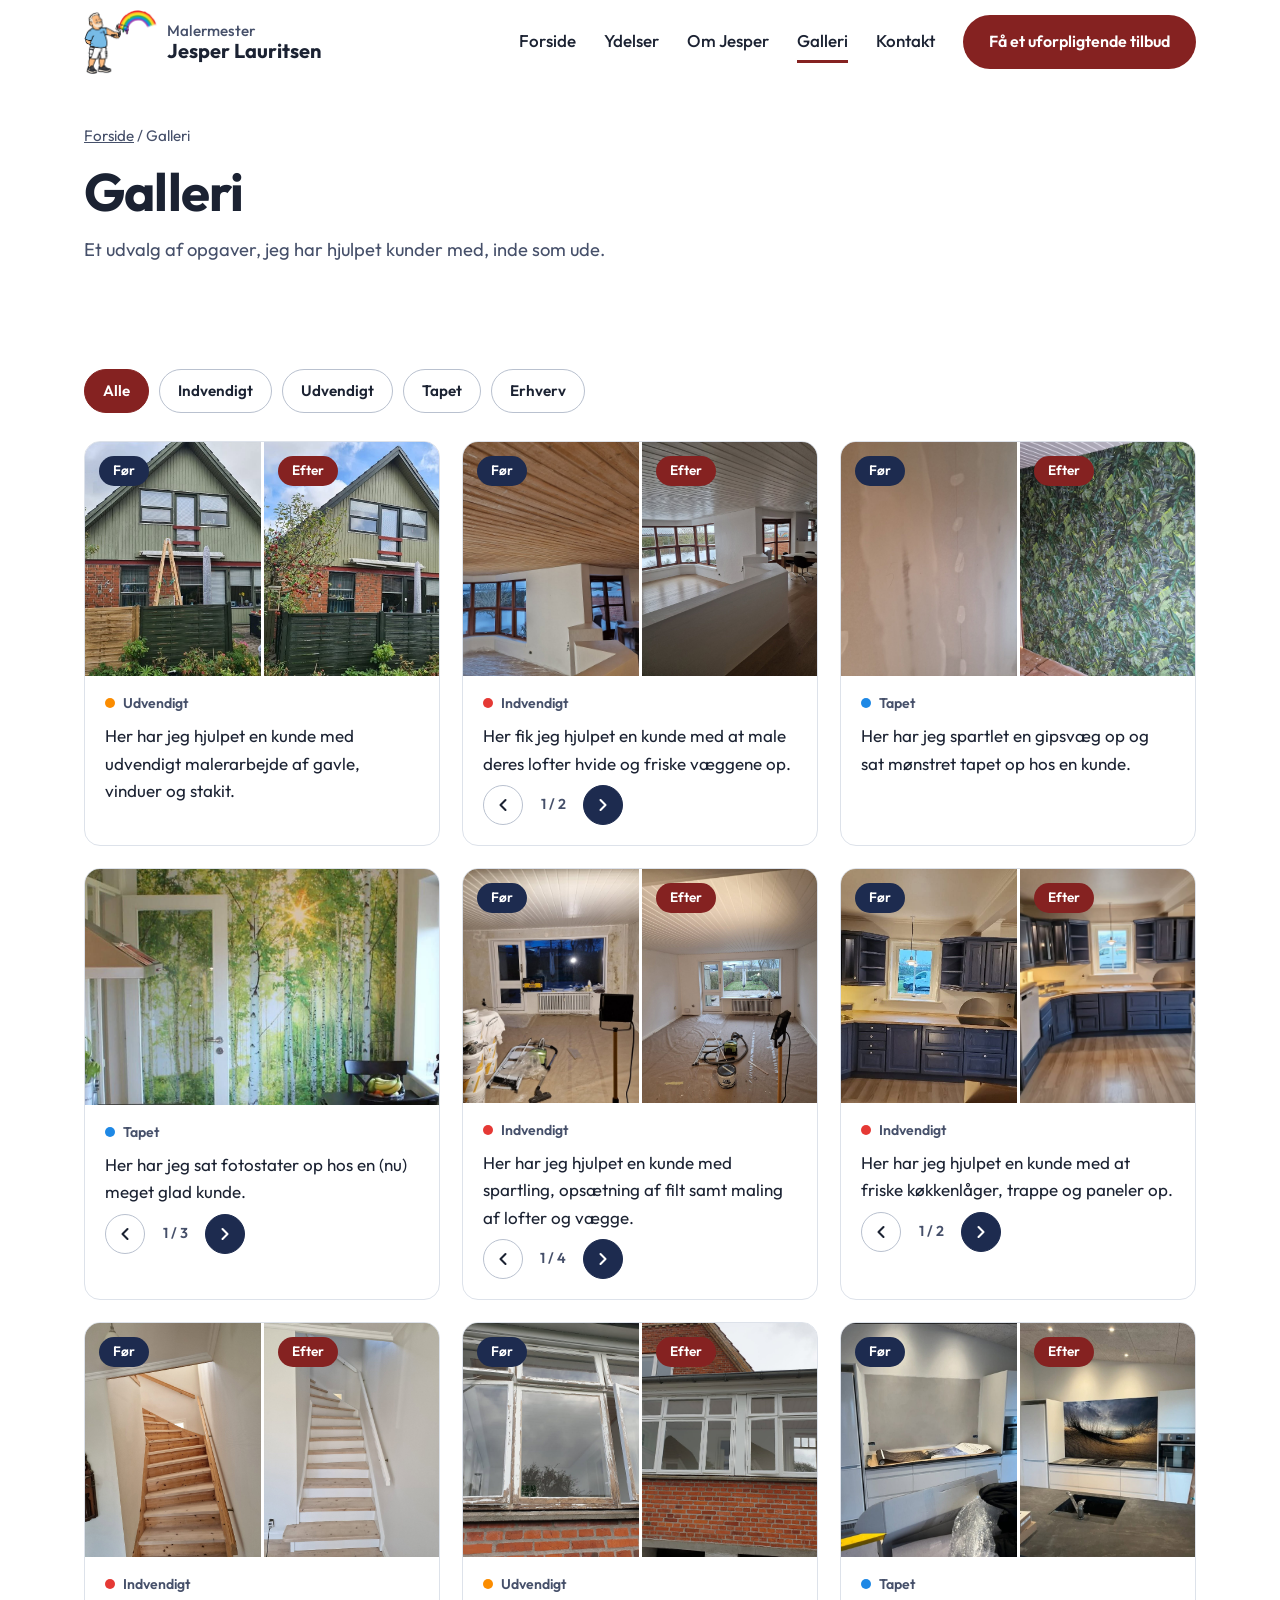
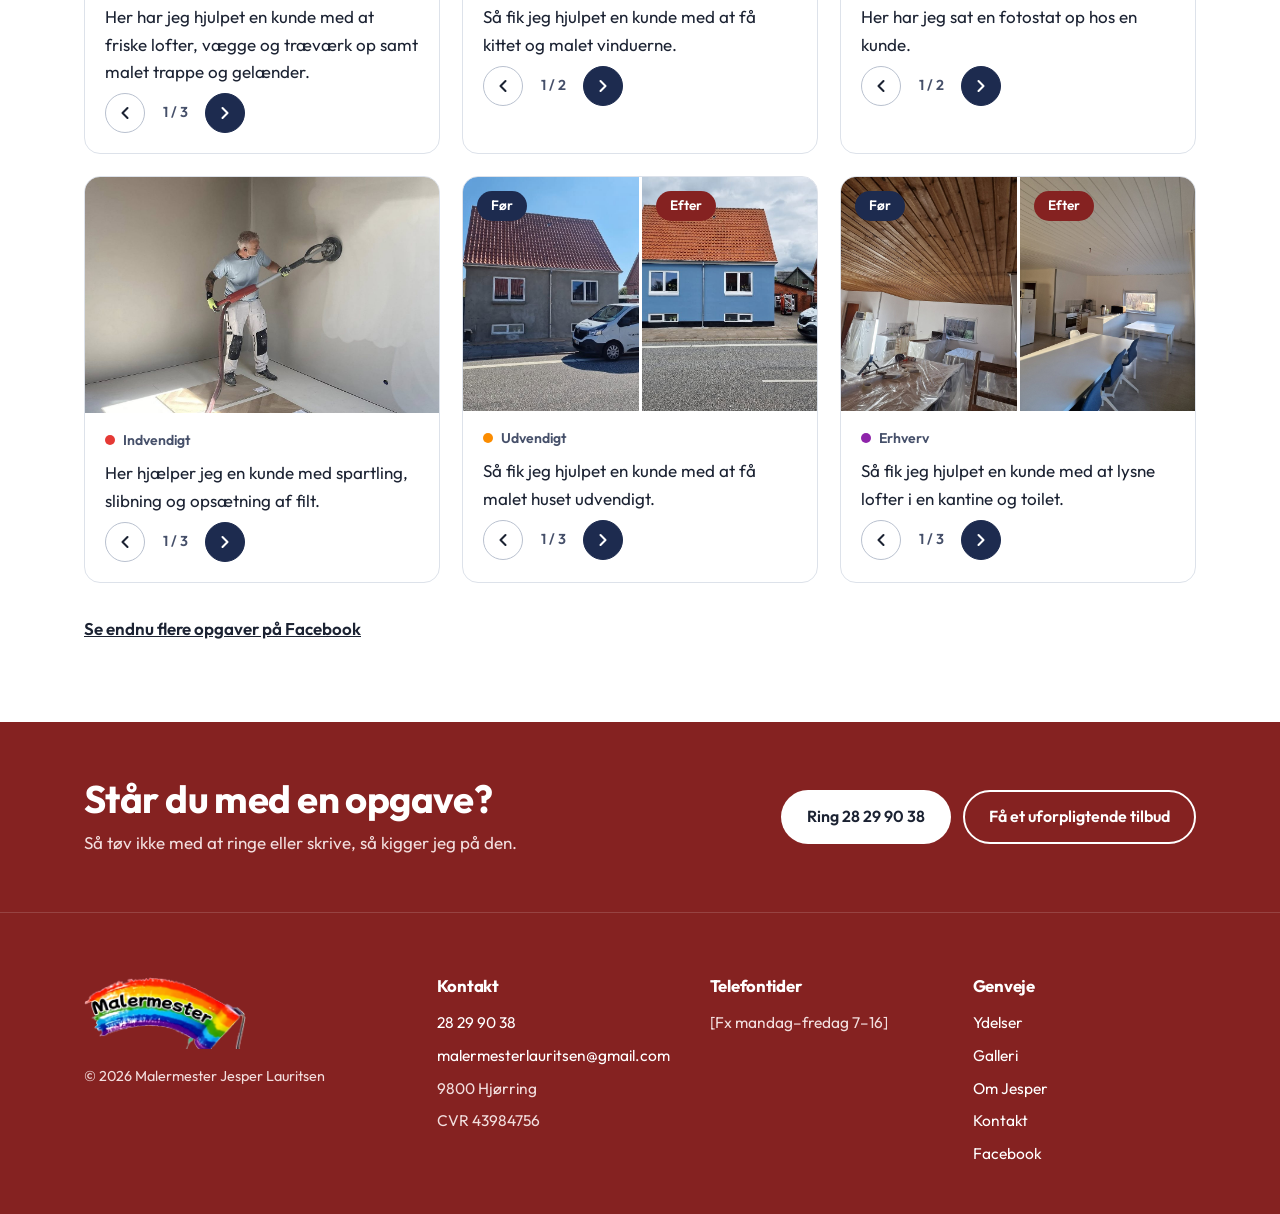
==== commit 872b3b38: "Update galleri.html" ====
--- a/galleri.html
+++ b/galleri.html
@@ -62,7 +62,7 @@
 <footer class="footer">
   <div class="wrap footer__grid">
     <div>
-      <img class="footer__logo" src="billeder/logo-regnbue.png" alt="Malermester" width="700" height="312">
+      <img class="footer__logo" src="billeder/logo-regnbue (1).png" alt="Malermester" width="700" height="312">
       <p class="footer__copy">© <span id="aar">2026</span> Malermester Jesper Lauritsen</p>
     </div>
     <div>
--- a/css/style.css
+++ b/css/style.css
@@ -378,7 +378,8 @@
 .vaerdi { background: #fff; border-radius: var(--radius); padding: 24px; }
 .vaerdi p { color: var(--tekst-svag); margin-top: 8px; }
 .engageret { display: grid; grid-template-columns: 1.2fr 1fr; gap: 48px; align-items: center; }
-.engageret .billede { aspect-ratio: 4 / 3; border-radius: 18px; }
+.engageret .billede { border-radius: 18px; width: 100%; max-width: 380px; justify-self: center; background: none; }
+.engageret .billede img { height: auto; }
 .engageret p { color: var(--tekst-svag); margin-top: 12px; }
 
 /* Kontakt-side */
@@ -511,3 +512,4 @@
   cursor: pointer;
 }
 .lightbox__luk:hover { background: var(--flade); }
+.footer__copy { margin-top: 16px; font-size: .9rem; }
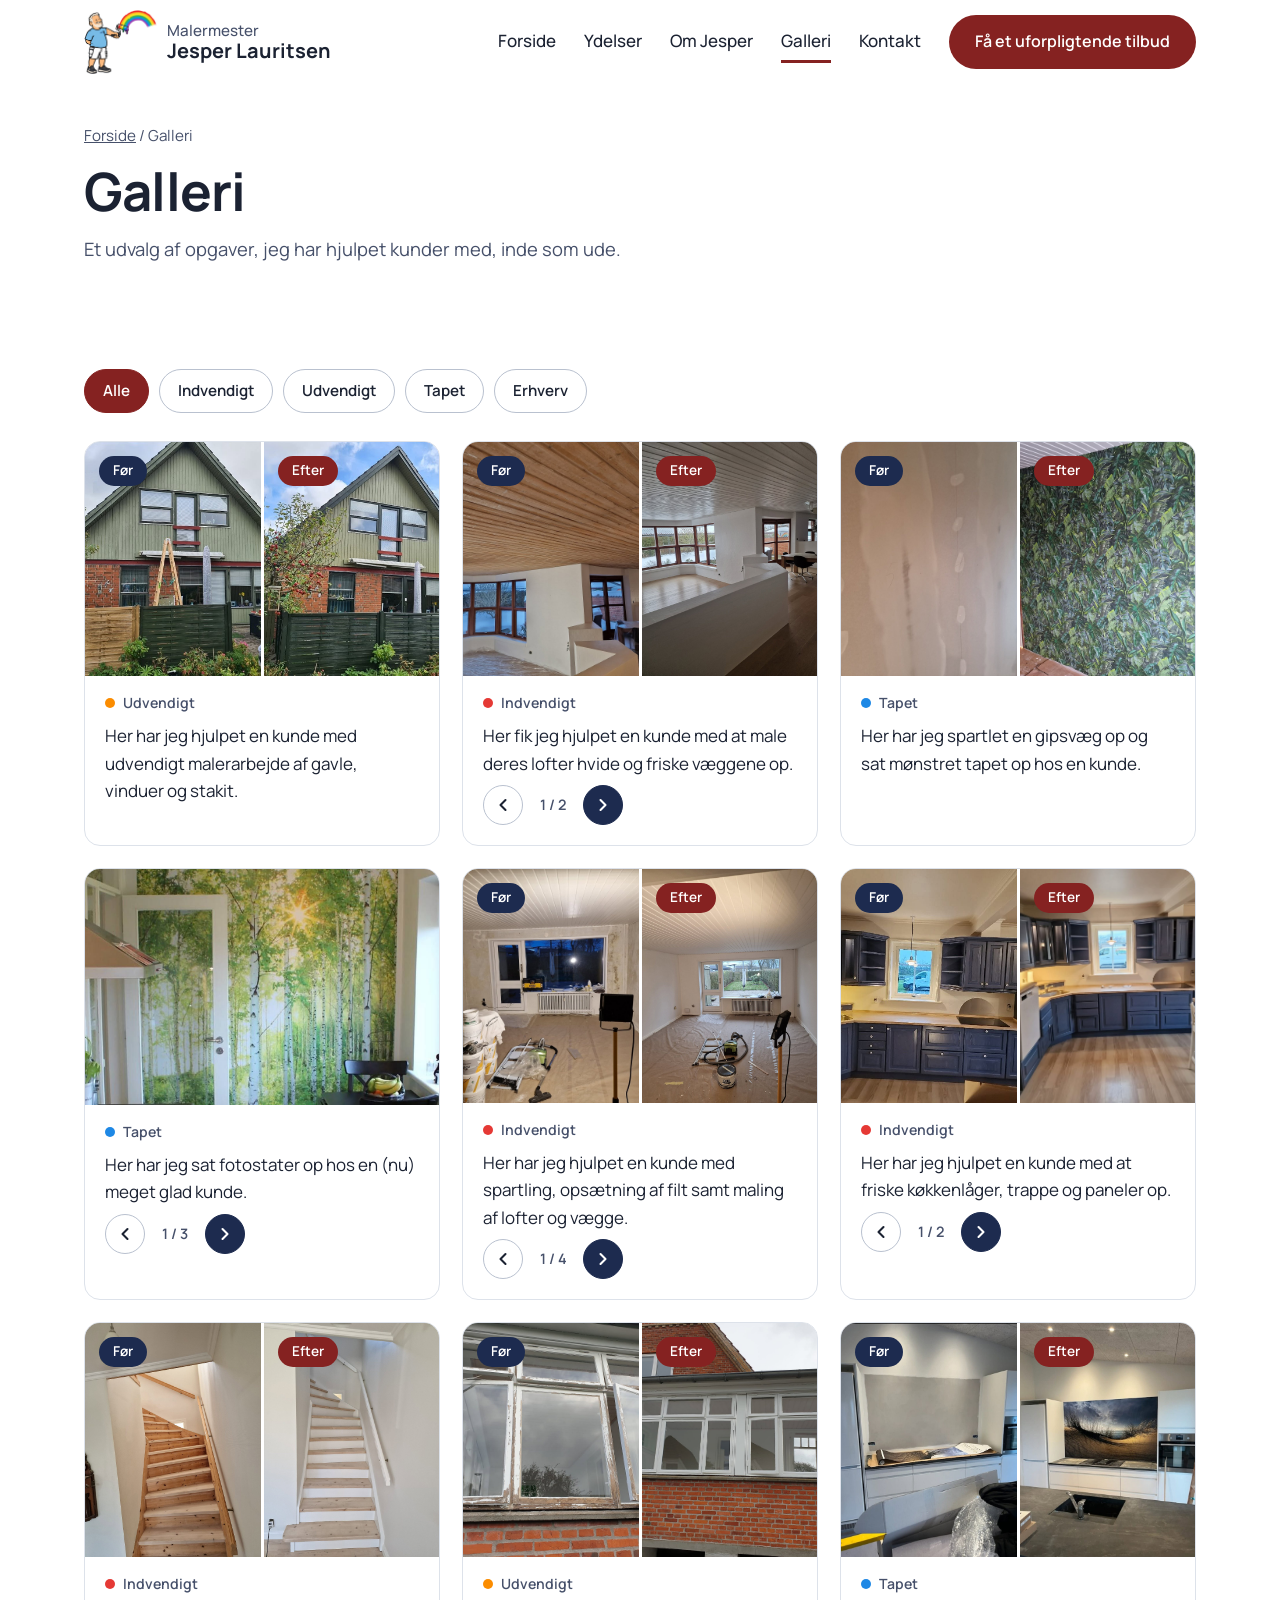
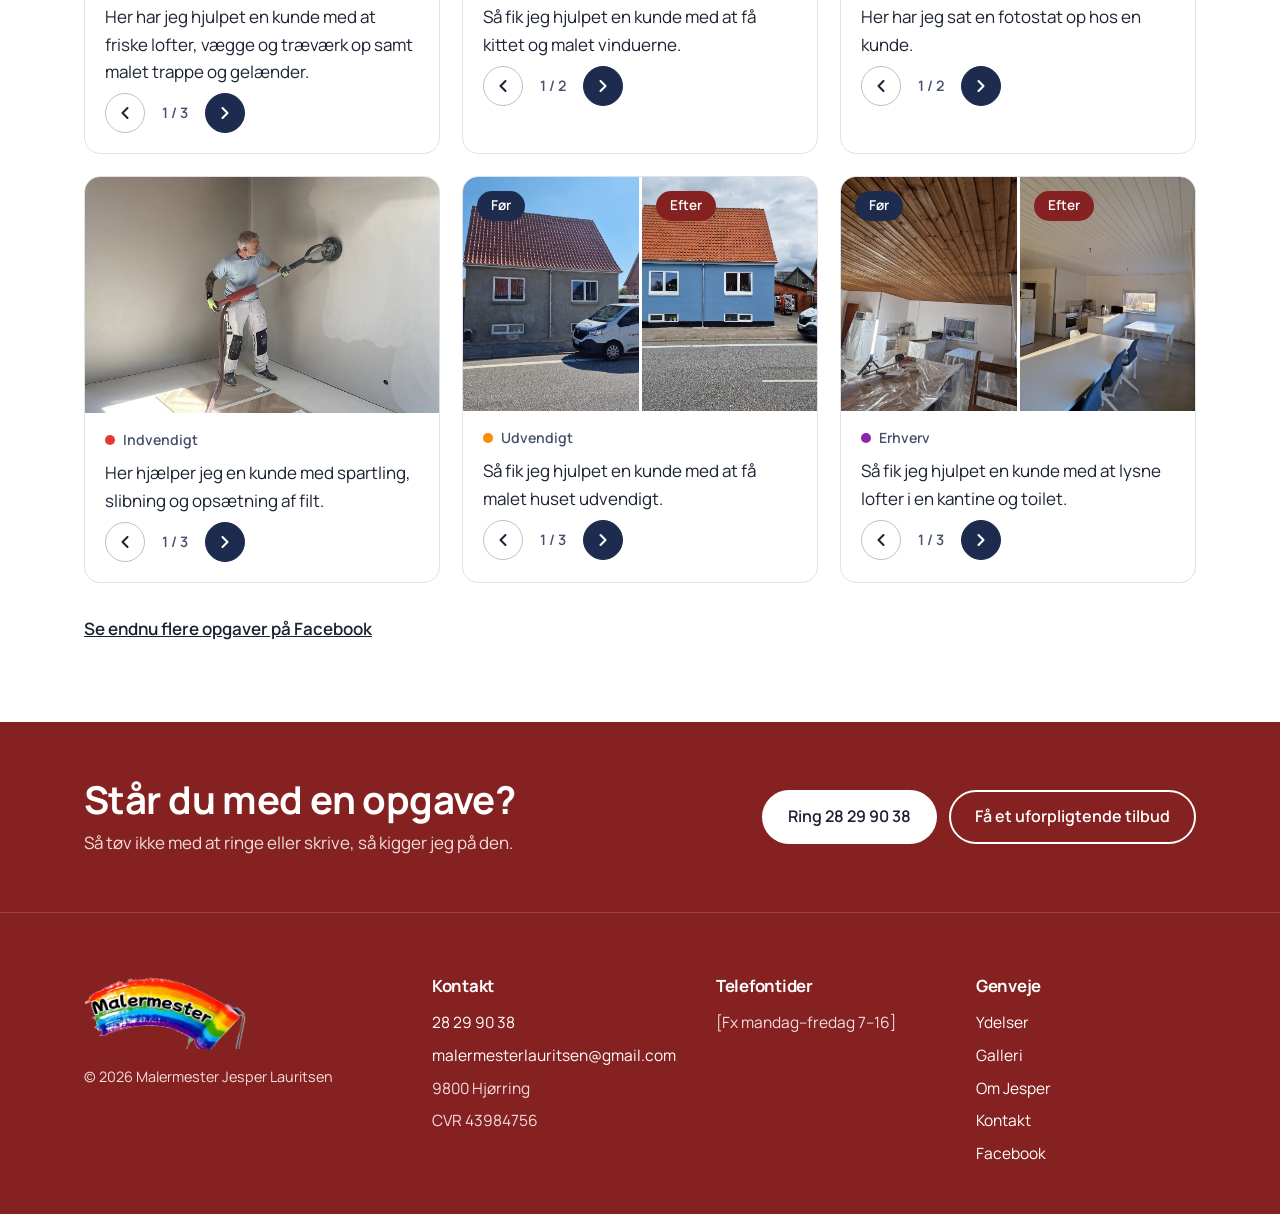
==== commit 4be26921: "Update galleri.html" ====
--- a/galleri.html
+++ b/galleri.html
@@ -8,7 +8,7 @@
 <link rel="icon" href="billeder/favicon.png">
 <link rel="preconnect" href="https://fonts.googleapis.com">
 <link rel="preconnect" href="https://fonts.gstatic.com" crossorigin>
-<link rel="stylesheet" href="https://fonts.googleapis.com/css2?family=Outfit:wght@400;500;600;700&display=swap">
+<link rel="stylesheet" href="https://fonts.googleapis.com/css2?family=Manrope:wght@400;500;600;700;800&display=swap">
 <link rel="stylesheet" href="css/style.css">
 </head>
 <body>
--- a/css/style.css
+++ b/css/style.css
@@ -21,8 +21,8 @@
   --rb-blaa: #1E88E5;
   --rb-lilla: #8E24AA;
 
-  --overskrift: "Outfit", system-ui, sans-serif;
-  --broedtekst: "Outfit", "Segoe UI", system-ui, sans-serif;
+  --overskrift: "Manrope", system-ui, sans-serif;
+  --broedtekst: "Manrope", "Segoe UI", system-ui, sans-serif;
 
   --bredde: 1160px;
   --radius: 16px;
@@ -378,8 +378,8 @@
 .vaerdi { background: #fff; border-radius: var(--radius); padding: 24px; }
 .vaerdi p { color: var(--tekst-svag); margin-top: 8px; }
 .engageret { display: grid; grid-template-columns: 1.2fr 1fr; gap: 48px; align-items: center; }
-.engageret .billede { border-radius: 18px; width: 100%; max-width: 380px; justify-self: center; background: none; }
-.engageret .billede img { height: auto; }
+.engageret .billede { border-radius: 18px; width: fit-content; justify-self: center; background: none; }
+.engageret .billede img { width: auto; height: auto; max-width: 100%; max-height: 200px; }
 .engageret p { color: var(--tekst-svag); margin-top: 12px; }
 
 /* Kontakt-side */
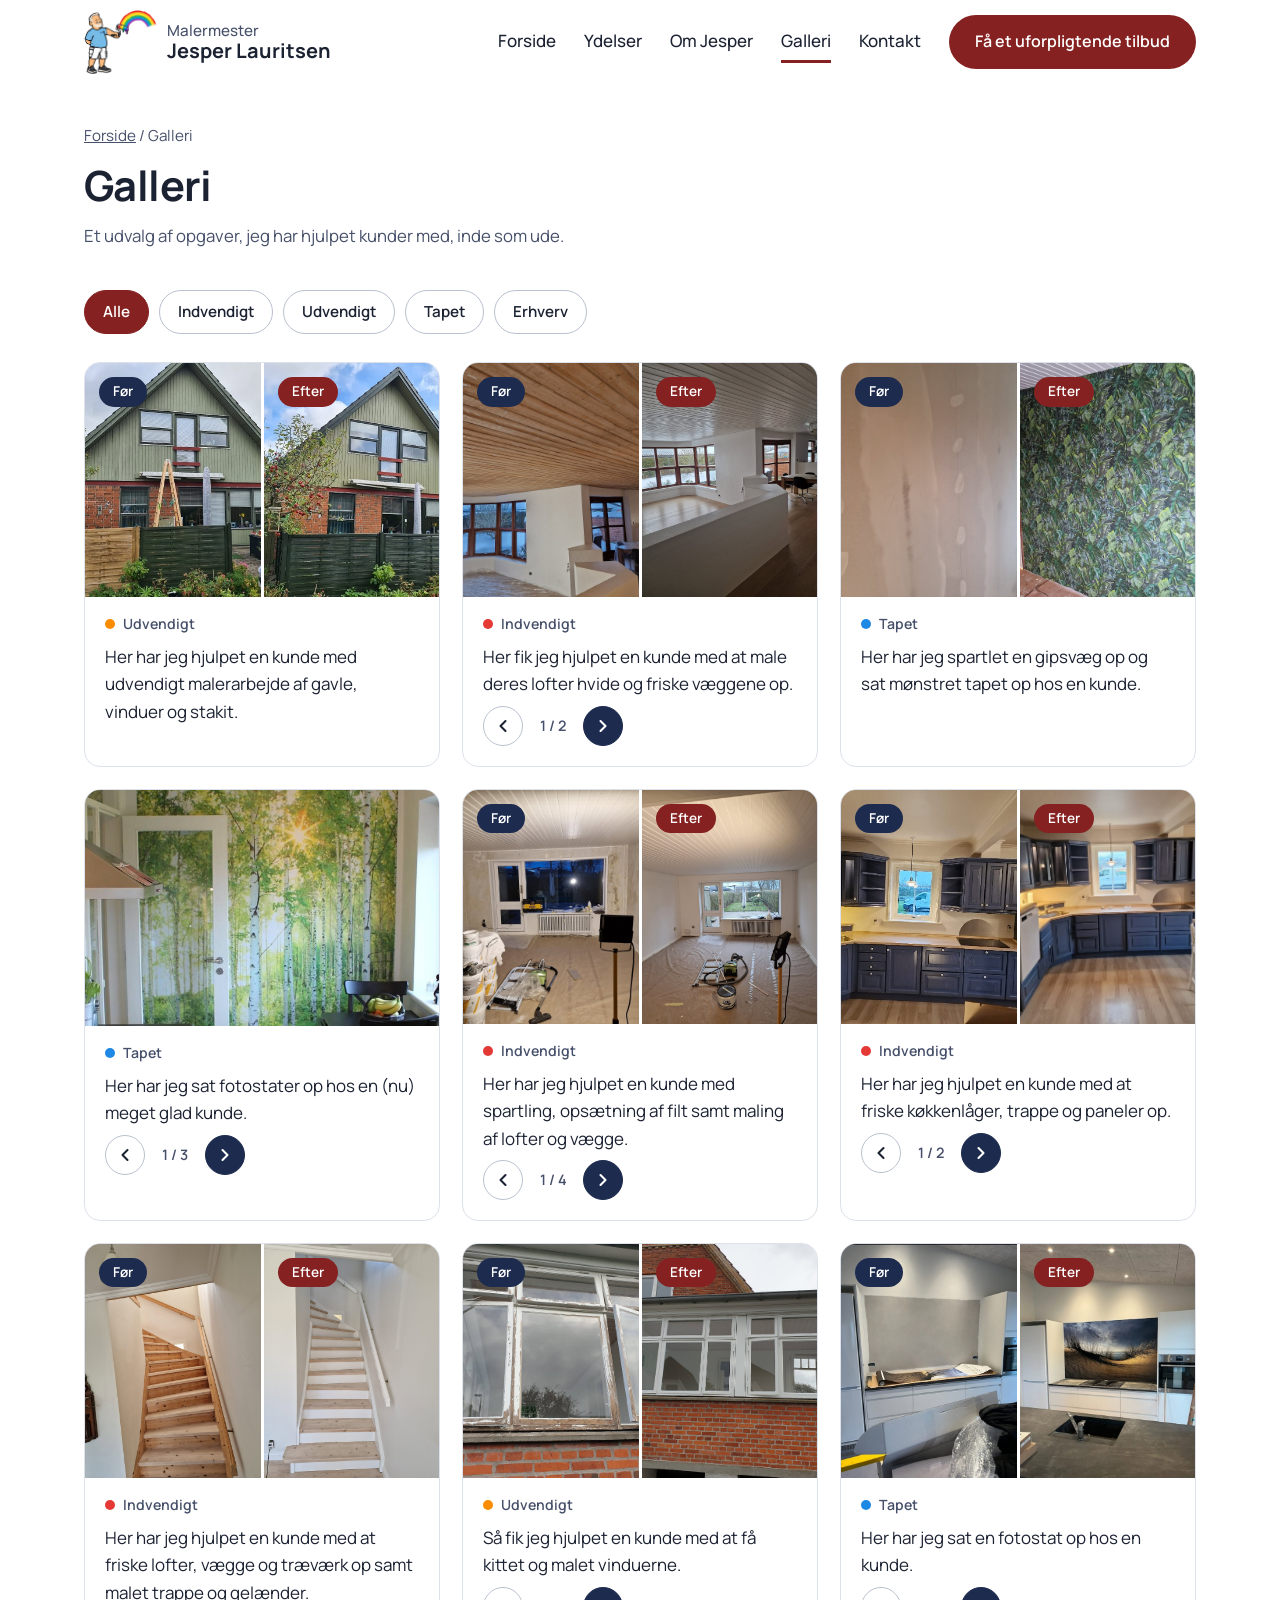
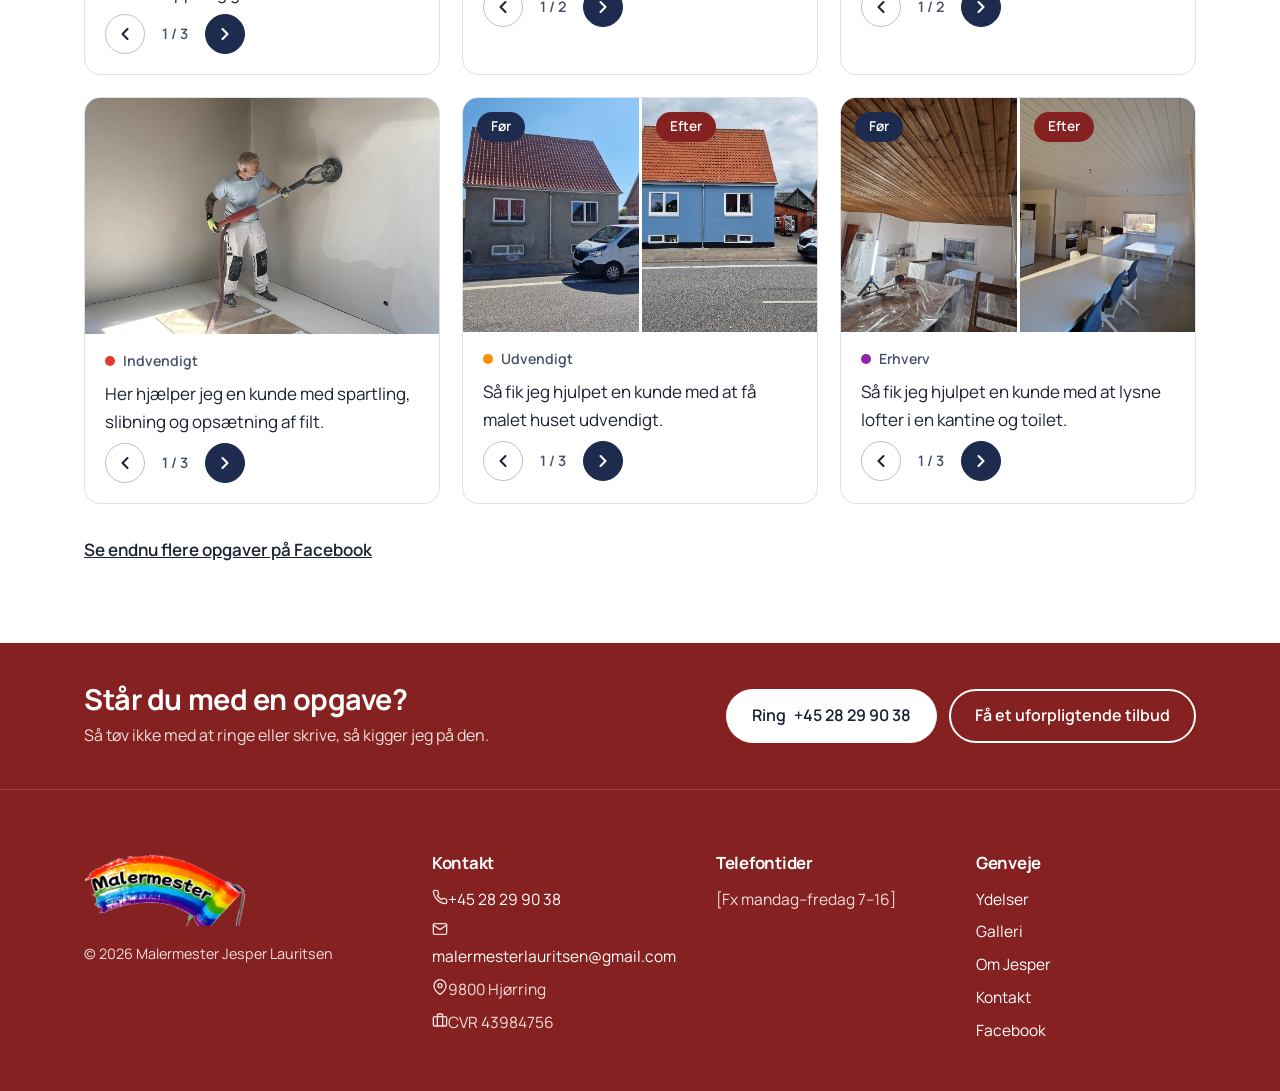
==== commit 406181ba: "Update galleri.html" ====
--- a/galleri.html
+++ b/galleri.html
@@ -54,7 +54,7 @@
       <p>Så tøv ikke med at ringe eller skrive, så kigger jeg på den.</p>
     </div>
     <div class="cta__knapper">
-      <a class="knap knap--hvid" href="tel:+4528299038">Ring 28 29 90 38</a>
+      <a class="knap knap--hvid" href="tel:+4528299038">Ring<span class="cta__nummer"> +45 28 29 90 38</span></a>
       <a class="knap knap--kant" href="kontakt.html">Få et uforpligtende tilbud</a>
     </div>
   </div>
@@ -67,11 +67,11 @@
     </div>
     <div>
       <h3>Kontakt</h3>
-      <ul>
-        <li><a href="tel:+4528299038">28 29 90 38</a></li>
-        <li><a href="mailto:malermesterlauritsen@gmail.com">malermesterlauritsen@gmail.com</a></li>
-        <li>9800 Hjørring</li>
-        <li>CVR 43984756</li>
+      <ul class="footer__kontakt">
+        <li><svg width="16" height="16" viewBox="0 0 24 24" fill="none" stroke="currentColor" stroke-width="2" stroke-linecap="round" stroke-linejoin="round" aria-hidden="true"><path d="M22 16.92v3a2 2 0 0 1-2.18 2 19.79 19.79 0 0 1-8.63-3.07 19.5 19.5 0 0 1-6-6 19.79 19.79 0 0 1-3.07-8.67A2 2 0 0 1 4.11 2h3a2 2 0 0 1 2 1.72c.13.96.36 1.9.7 2.81a2 2 0 0 1-.45 2.11L8.09 9.910a16 16 0 0 0 6 6l1.27-1.27a2 2 0 0 1 2.11-.45c.91.34 1.85.57 2.81.7A2 2 0 0 1 22 16.92z"/></svg><a href="tel:+4528299038">+45 28 29 90 38</a></li>
+        <li><svg width="16" height="16" viewBox="0 0 24 24" fill="none" stroke="currentColor" stroke-width="2" stroke-linecap="round" stroke-linejoin="round" aria-hidden="true"><rect x="2" y="4" width="20" height="16" rx="2"/><polyline points="22,6 12,13 2,6"/></svg><a href="mailto:malermesterlauritsen@gmail.com">malermesterlauritsen@gmail.com</a></li>
+        <li><svg width="16" height="16" viewBox="0 0 24 24" fill="none" stroke="currentColor" stroke-width="2" stroke-linecap="round" stroke-linejoin="round" aria-hidden="true"><path d="M21 10c0 7-9 13-9 13s-9-6-9-13a9 9 0 0 1 18 0z"/><circle cx="12" cy="10" r="3"/></svg>9800 Hjørring</li>
+        <li><svg width="16" height="16" viewBox="0 0 24 24" fill="none" stroke="currentColor" stroke-width="2" stroke-linecap="round" stroke-linejoin="round" aria-hidden="true"><rect x="2" y="7" width="20" height="14" rx="2"/><path d="M16 21V5a2 2 0 0 0-2-2h-4a2 2 0 0 0-2 2v16"/></svg>CVR 43984756</li>
       </ul>
     </div>
     <div>
@@ -80,7 +80,7 @@
         <li>[Fx mandag–fredag 7–16]</li>
       </ul>
     </div>
-    <div>
+    <div class="footer__genveje">
       <h3>Genveje</h3>
       <ul>
         <li><a href="ydelser.html">Ydelser</a></li>
--- a/css/style.css
+++ b/css/style.css
@@ -53,7 +53,7 @@
   letter-spacing: -0.015em;
   margin: 0;
 }
-h1 { font-size: clamp(2.2rem, 4.5vw, 3.3rem); }
+h1 { font-size: clamp(1.9rem, 3.4vw, 2.6rem); }
 h2 { font-size: clamp(1.8rem, 3.2vw, 2.4rem); }
 h3 { font-size: 1.3rem; }
 p { margin: 0; }
@@ -197,7 +197,7 @@
 .farve-5 { background: var(--rb-blaa); }
 .farve-6 { background: var(--rb-lilla); }
 
-/* ---------- Karrusel (før og efter) ---------- */
+/* ---------- Karrusel (Billeder) ---------- */
 .sektion__hoved { display: flex; flex-wrap: wrap; align-items: flex-end; justify-content: space-between; gap: 16px; }
 .links { display: flex; flex-wrap: wrap; gap: 24px; font-weight: 600; }
 
@@ -260,7 +260,6 @@
 /* ---------- Facebook-banner ---------- */
 .facebook {
   position: relative;
-  margin-top: 80px;
   background: linear-gradient(105deg, #1F3A68 0%, #4A3560 55%, var(--roed) 100%);
   color: #fff;
 }
@@ -275,9 +274,8 @@
 .telefon {
   display: block;
   justify-self: end;
-  width: 220px;
-  margin-top: -80px;
-  margin-bottom: -40px;
+  width: 200px;
+  margin: 40px 0;
   transition: transform .2s;
   padding: 12px;
   background: #111827;
@@ -330,9 +328,9 @@
 .side-top { background: #fff; padding: 40px 0 24px; }
 .broedkrumme { font-size: .95rem; color: var(--tekst-svag); margin-bottom: 14px; }
 .broedkrumme a { color: var(--tekst-svag); }
-.side-top p.intro { font-size: 1.15rem; color: var(--tekst-svag); margin-top: 14px; max-width: 38em; }
-
-.cta { background: var(--roed); color: #fff; padding: 56px 0; }
+.side-top p.intro { font-size: 1.05rem; color: var(--tekst-svag); margin-top: 14px; max-width: 38em; }
+
+.cta { background: var(--roed); color: #fff; padding: 40px 0; }
 .cta__inner { display: flex; flex-wrap: wrap; align-items: center; justify-content: space-between; gap: 24px; }
 .cta p { color: #F2DEDE; margin-top: 8px; }
 .cta__knapper { display: flex; flex-wrap: wrap; gap: 12px; }
@@ -378,8 +376,6 @@
 .vaerdi { background: #fff; border-radius: var(--radius); padding: 24px; }
 .vaerdi p { color: var(--tekst-svag); margin-top: 8px; }
 .engageret { display: grid; grid-template-columns: 1.2fr 1fr; gap: 48px; align-items: center; }
-.engageret .billede { border-radius: 18px; width: fit-content; justify-self: center; background: none; }
-.engageret .billede img { width: auto; height: auto; max-width: 100%; max-height: 200px; }
 .engageret p { color: var(--tekst-svag); margin-top: 12px; }
 
 /* Kontakt-side */
@@ -461,9 +457,8 @@
   .footer__grid { grid-template-columns: 1fr 1fr; }
   .ydelser, .galleri { grid-template-columns: 1fr 1fr; }
   .trin, .vaerdier { grid-template-columns: 1fr 1fr; }
-  .facebook { margin-top: 0; }
   .facebook__inner { padding: 56px 24px; }
-  .telefon { margin: 0 auto; width: 200px; justify-self: center; }
+  .telefon { margin: 0 auto; justify-self: center; }
   .facebook__navn { white-space: normal; }
 }
 
@@ -513,3 +508,20 @@
 }
 .lightbox__luk:hover { background: var(--flade); }
 .footer__copy { margin-top: 16px; font-size: .9rem; }
+.side-top + .sektion { padding-top: 16px; }
+.cta h2 { font-size: clamp(1.4rem, 2.4vw, 1.8rem); }
+.cta p { font-size: 1rem; }
+/* ---------- Kompakt hjertestarter-boks ---------- */
+.sektion:has(.engageret) { padding: 40px 0 64px; }
+.engageret {
+  display: flex; align-items: center; gap: 32px;
+  max-width: 860px; margin: 0 auto;
+  background: var(--flade); border-radius: 20px; padding: 24px 32px 24px 24px;
+}
+.engageret .billede { order: -1; flex: none; width: auto; border-radius: 14px; background: none; aspect-ratio: auto; }
+.engageret .billede img { width: auto; height: auto; max-height: 200px; }
+.engageret h2 { font-size: 1.4rem; }
+.engageret p { margin-top: 8px; }
+@media (max-width: 620px) {
+  .engageret { flex-direction: column; align-items: flex-start; padding: 20px; }
+}
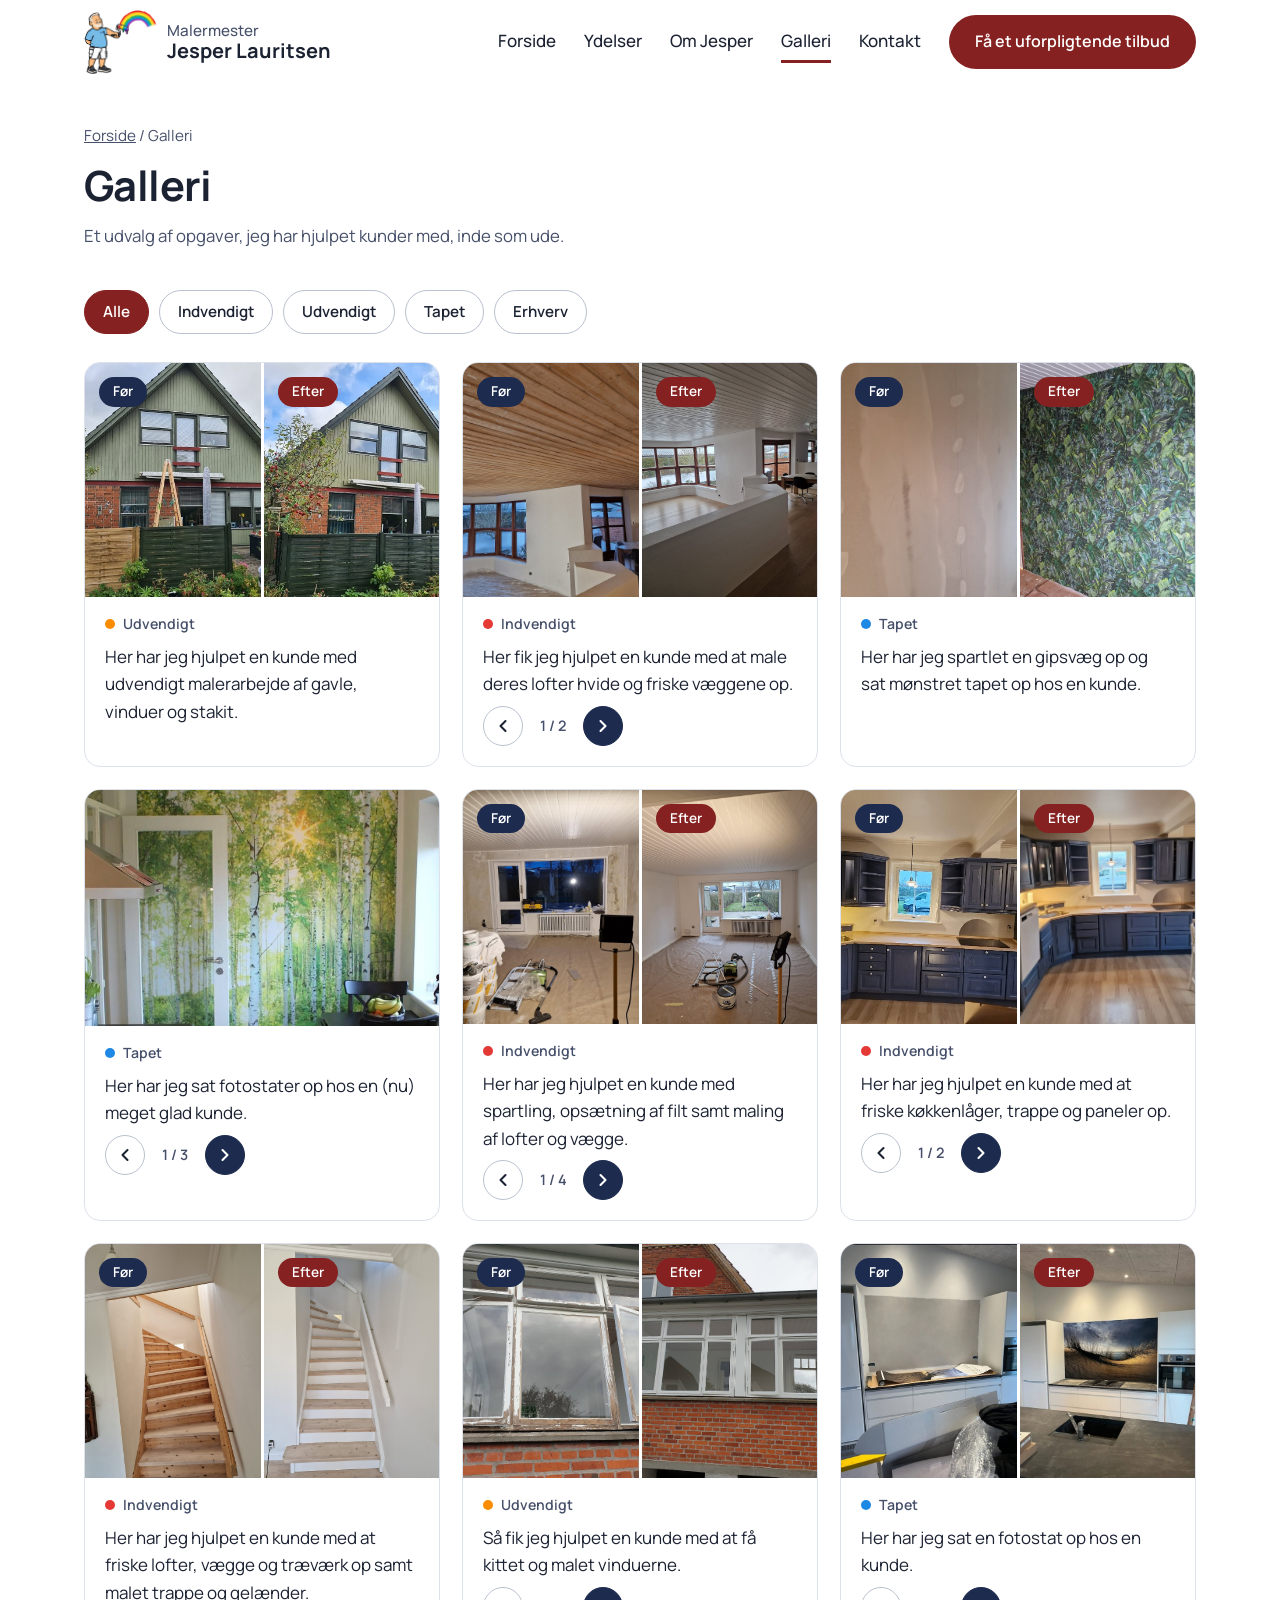
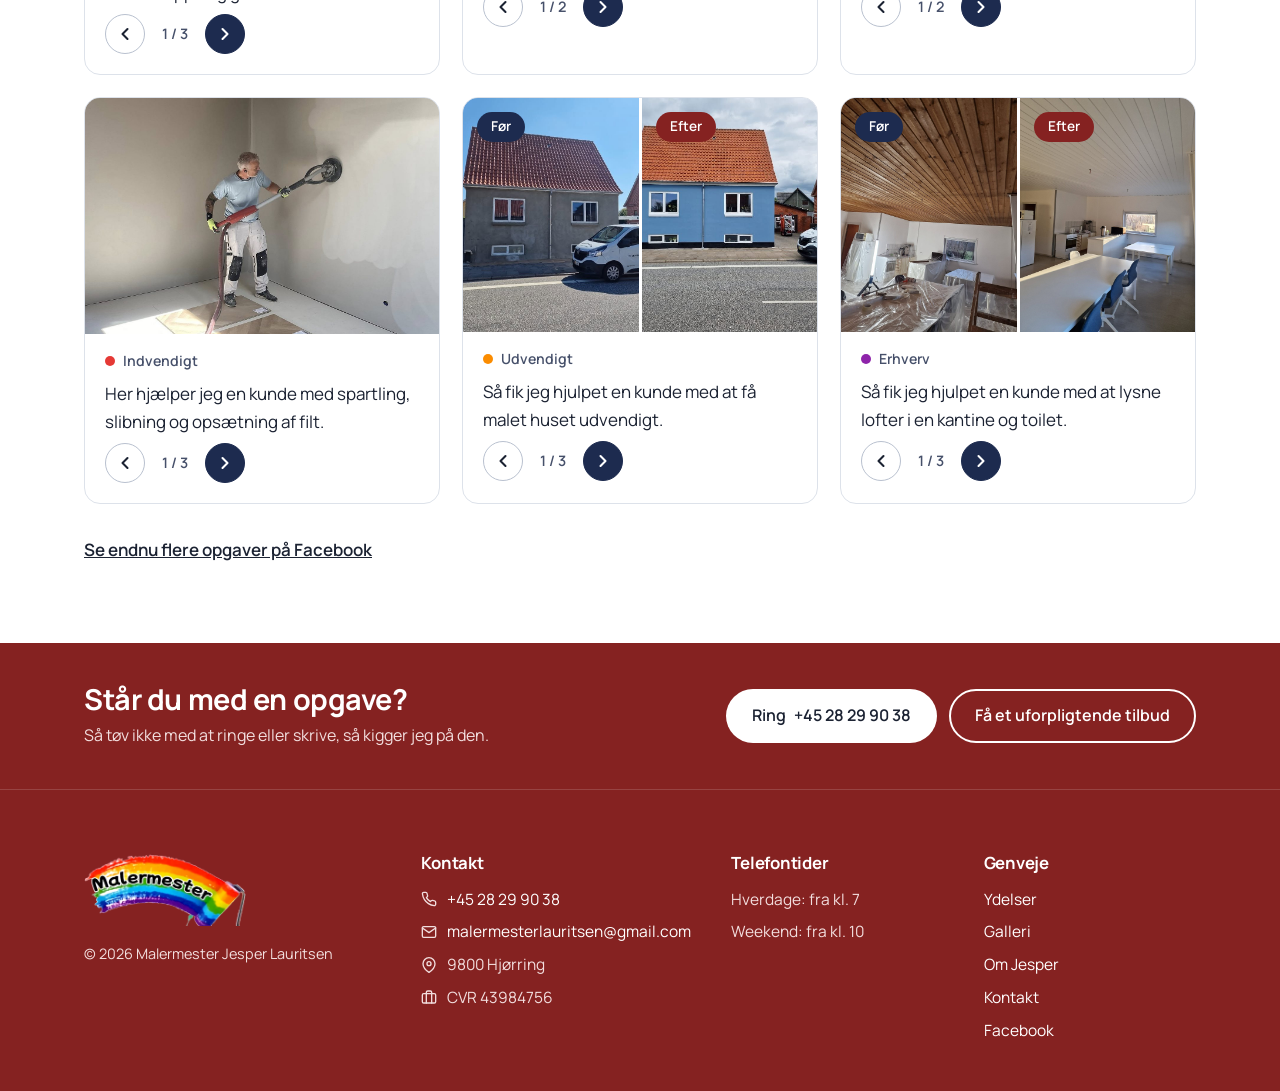
==== commit 05d5974d: "Update galleri.html" ====
--- a/galleri.html
+++ b/galleri.html
@@ -77,7 +77,8 @@
     <div>
       <h3>Telefontider</h3>
       <ul>
-        <li>[Fx mandag–fredag 7–16]</li>
+        <li>Hverdage: fra kl. 7</li>
+        <li>Weekend: fra kl. 10</li>
       </ul>
     </div>
     <div class="footer__genveje">
--- a/css/style.css
+++ b/css/style.css
@@ -244,6 +244,7 @@
   display: grid; gap: 16px;
 }
 .formular--kant { border: 1px solid var(--kant); }
+.formular h2 { font-size: 1.6rem; }
 .felt { display: grid; gap: 6px; }
 .felt label { font-weight: 600; font-size: .95rem; }
 .felt input, .felt textarea, .felt select {
@@ -265,7 +266,7 @@
 }
 .facebook__inner {
   display: grid; grid-template-columns: 1fr auto; gap: 48px; align-items: center;
-  min-height: 340px;
+  min-height: 280px;
 }
 .facebook h2 { font-size: clamp(1.8rem, 3.4vw, 2.8rem); line-height: 1.2; }
 .facebook__navn { display: block; white-space: nowrap; }
@@ -274,8 +275,9 @@
 .telefon {
   display: block;
   justify-self: end;
+  position: relative; z-index: 2;
   width: 200px;
-  margin: 40px 0;
+  margin: -80px 0;
   transition: transform .2s;
   padding: 12px;
   background: #111827;
@@ -375,8 +377,16 @@
 .vaerdier { display: grid; grid-template-columns: repeat(4, 1fr); gap: 16px; margin-top: 32px; }
 .vaerdi { background: #fff; border-radius: var(--radius); padding: 24px; }
 .vaerdi p { color: var(--tekst-svag); margin-top: 8px; }
-.engageret { display: grid; grid-template-columns: 1.2fr 1fr; gap: 48px; align-items: center; }
-.engageret p { color: var(--tekst-svag); margin-top: 12px; }
+.sektion:has(.engageret) { padding: 40px 0 64px; }
+.engageret {
+  display: flex; align-items: center; gap: 32px;
+  max-width: 860px; margin: 0 auto;
+  background: var(--flade); border-radius: 20px; padding: 24px 32px 24px 24px;
+}
+.engageret .billede { order: -1; flex: none; width: auto; border-radius: 14px; background: none; aspect-ratio: auto; }
+.engageret .billede img { width: auto; height: auto; max-height: 200px; }
+.engageret h2 { font-size: 1.4rem; }
+.engageret p { color: var(--tekst-svag); margin-top: 8px; }
 
 /* Kontakt-side */
 .kontaktside { display: grid; grid-template-columns: 1.4fr 1fr; gap: 40px; align-items: start; }
@@ -393,6 +403,8 @@
 .footer__navn { color: #fff; font-weight: 600; font-size: 1.1rem; margin: 16px 0 6px; }
 .footer h3 { color: #fff; font-size: 1.05rem; margin-bottom: 14px; }
 .footer ul { list-style: none; margin: 0; padding: 0; display: grid; gap: 8px; }
+.footer__kontakt li { display: flex; align-items: center; gap: 10px; }
+.footer__kontakt svg { flex: none; }
 .footer a { color: #fff; text-decoration: none; }
 .footer a:hover { color: #fff; text-decoration: underline; }
 .footer__bund { border-top: 1px solid rgba(255, 255, 255, .12); padding: 18px 0; font-size: .9rem; }
@@ -450,7 +462,7 @@
   .menu-knap[aria-expanded="true"] span:nth-child(2) { opacity: 0; }
   .menu-knap[aria-expanded="true"] span:nth-child(3) { transform: translateY(-8px) rotate(-45deg); }
 
-  .top__grid, .hero__grid, .kontakt__grid, .facebook__inner, .om, .engageret, .kontaktside { grid-template-columns: 1fr; }
+  .top__grid, .hero__grid, .kontakt__grid, .facebook__inner, .om, .kontaktside { grid-template-columns: 1fr; }
   .hero__grid { gap: 40px; }
     .hero__billede { aspect-ratio: 3 / 2; }
   .hero__kort { left: 16px; bottom: 16px; }
@@ -474,6 +486,33 @@
   .karrusel__tekst { font-size: 1.1rem; }
   .faq summary { font-size: 1.05rem; }
   .faq__svar { padding-left: 0; }
+
+  .om h2 { font-size: 1.5rem; }
+  .facebook h2 { font-size: 1.5rem; }
+  .facebook__navn { display: inline; }
+
+  .engageret { margin: 0 24px; padding: 16px; gap: 16px; }
+  .engageret .billede img { max-height: 150px; }
+  .engageret h2 { font-size: 1.15rem; }
+  .engageret p { font-size: .9rem; }
+
+  .hero h1 { font-size: 1.55rem; }
+   .hero__tekst { font-size: 1rem; }
+  .cta__knapper, .hero__knapper { flex-wrap: nowrap; gap: 10px; }
+  .cta__knapper .knap, .hero__knapper .knap { padding: 10px 18px; font-size: .95rem; }
+  .cta__nummer { display: none; }
+
+  .formular { padding: 20px; }
+  .formular h2 { font-size: 1.2rem; }
+  .infokort { padding: 12px; }
+  .info { padding: 14px; gap: 12px; }
+  .info__ikon { width: 36px; height: 36px; }
+  .info a[href^="mailto"] { font-size: .85rem; word-break: normal; }
+
+  .footer__grid { text-align: center; gap: 32px; }
+  .footer__logo { margin: 0 auto; }
+  .footer__kontakt li { justify-content: center; }
+  .footer__genveje { display: none; }
 }
 
 @media (prefers-reduced-motion: reduce) {
@@ -511,17 +550,3 @@
 .side-top + .sektion { padding-top: 16px; }
 .cta h2 { font-size: clamp(1.4rem, 2.4vw, 1.8rem); }
 .cta p { font-size: 1rem; }
-/* ---------- Kompakt hjertestarter-boks ---------- */
-.sektion:has(.engageret) { padding: 40px 0 64px; }
-.engageret {
-  display: flex; align-items: center; gap: 32px;
-  max-width: 860px; margin: 0 auto;
-  background: var(--flade); border-radius: 20px; padding: 24px 32px 24px 24px;
-}
-.engageret .billede { order: -1; flex: none; width: auto; border-radius: 14px; background: none; aspect-ratio: auto; }
-.engageret .billede img { width: auto; height: auto; max-height: 200px; }
-.engageret h2 { font-size: 1.4rem; }
-.engageret p { margin-top: 8px; }
-@media (max-width: 620px) {
-  .engageret { flex-direction: column; align-items: flex-start; padding: 20px; }
-}
